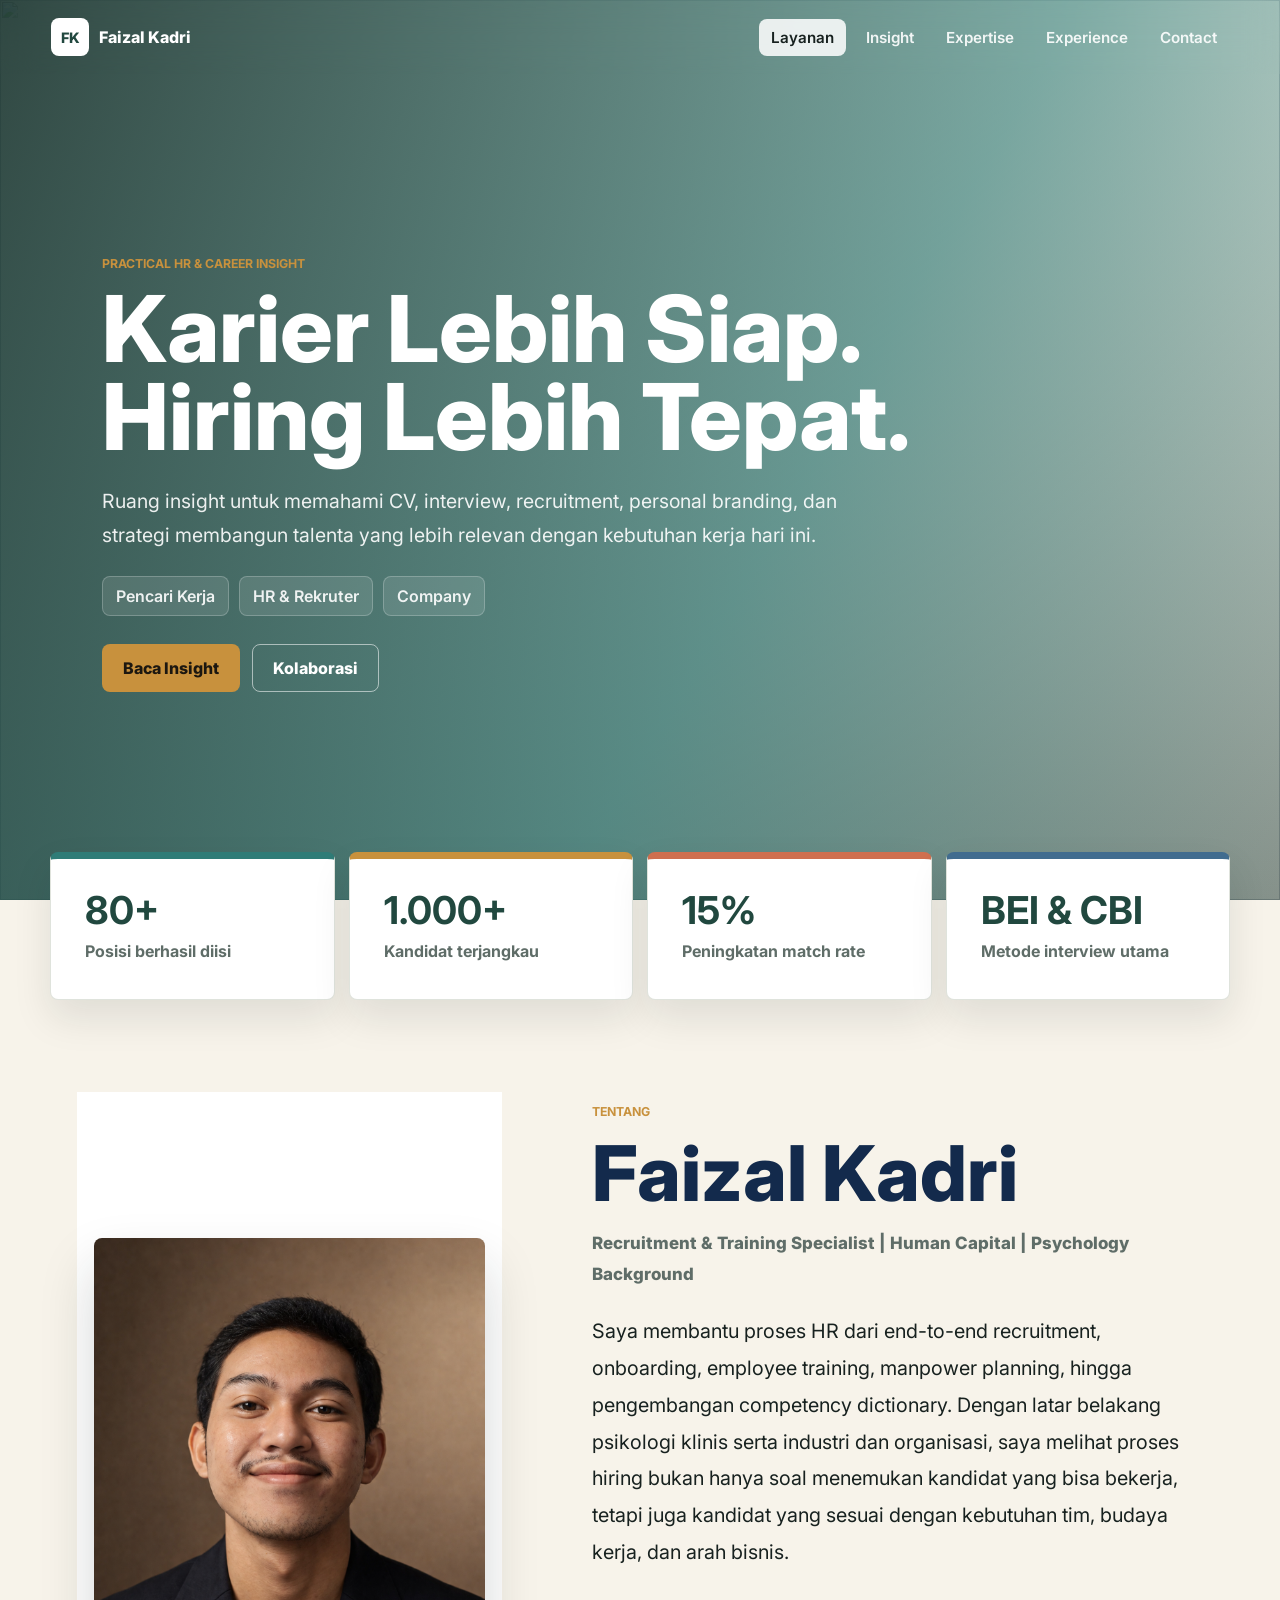
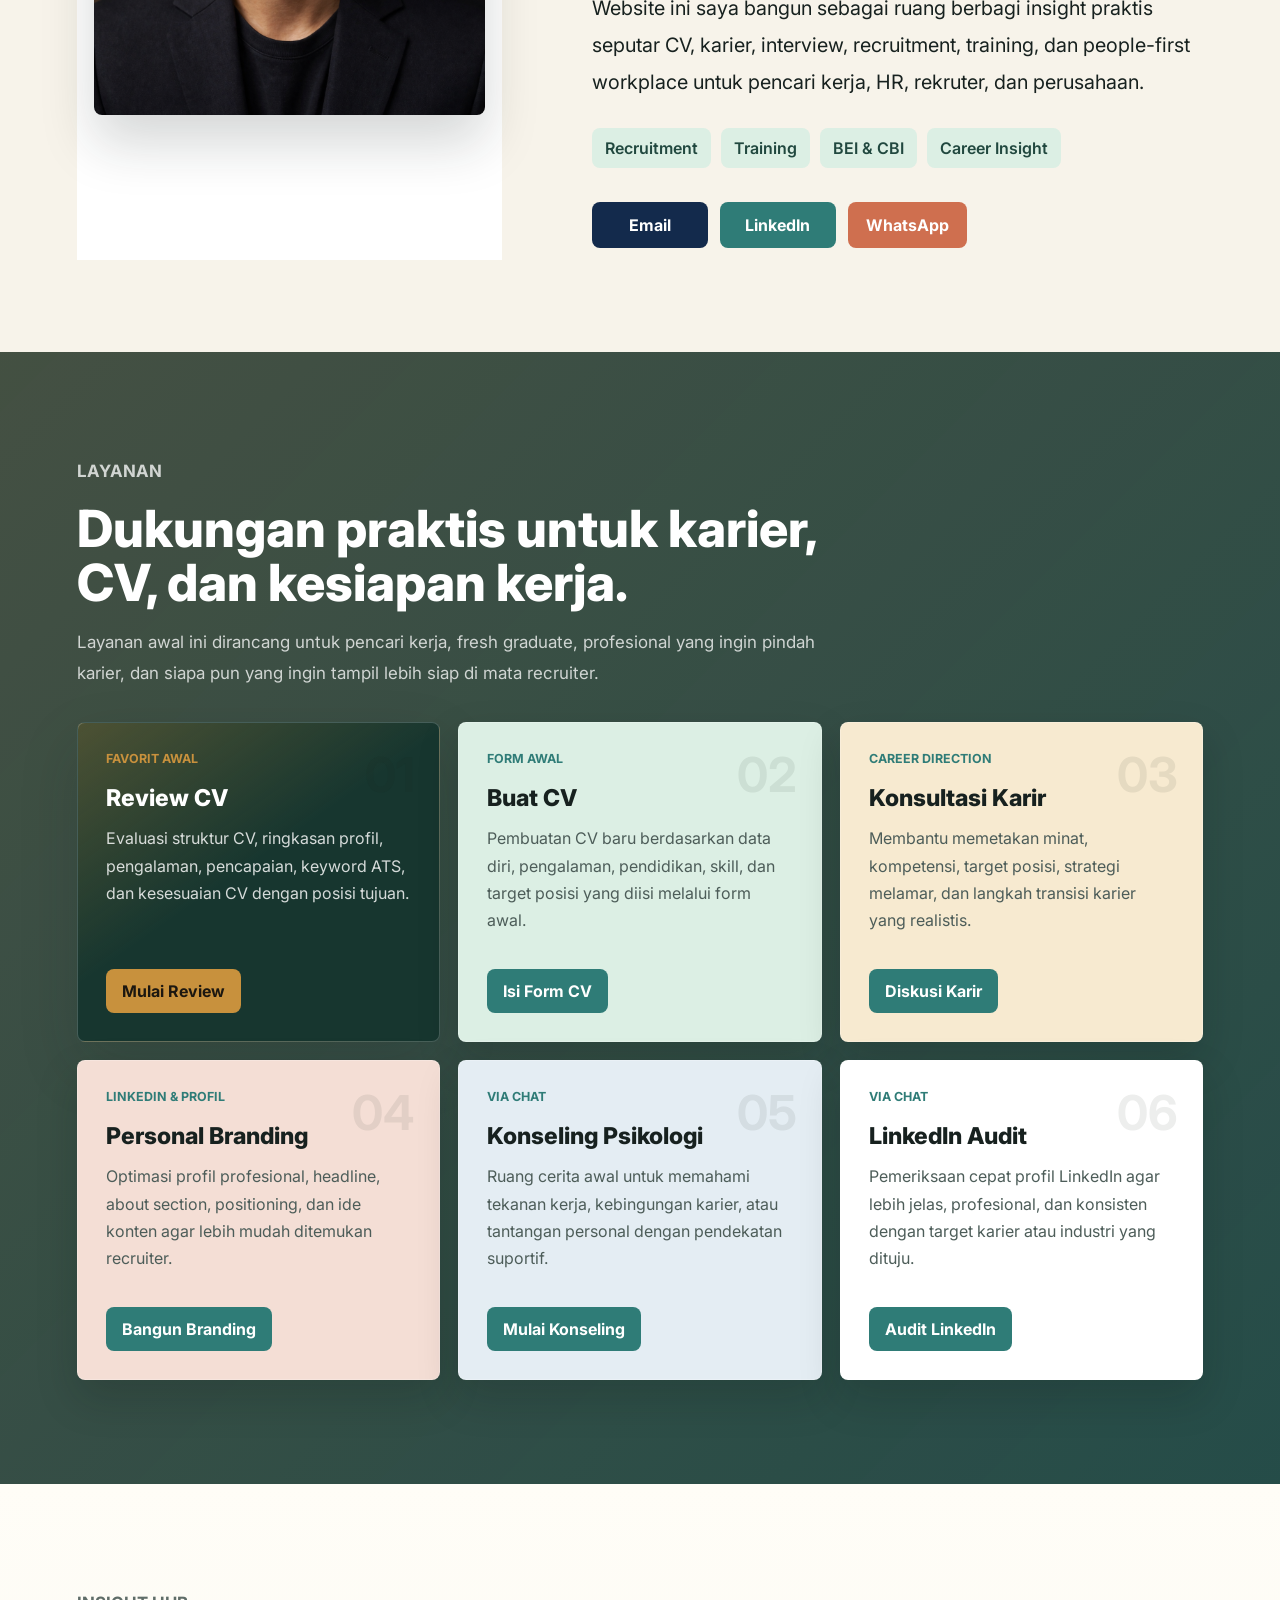
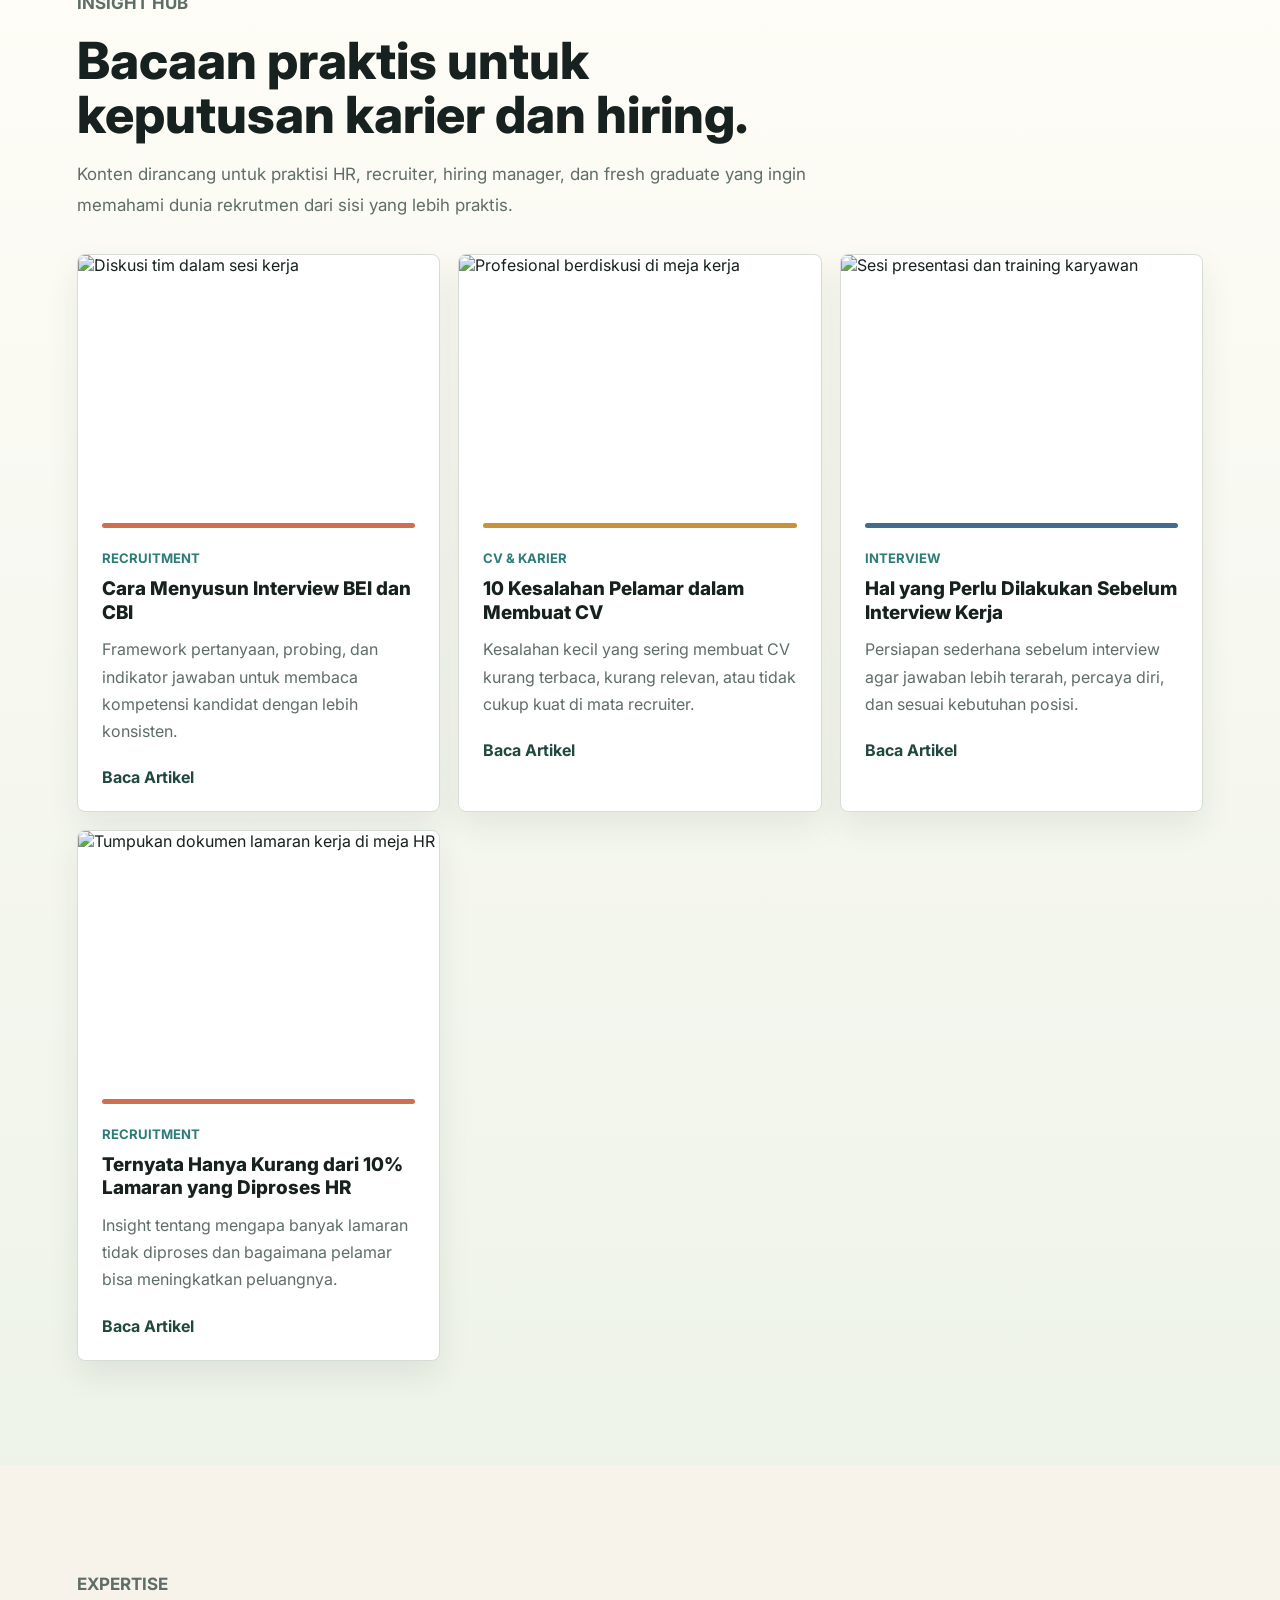
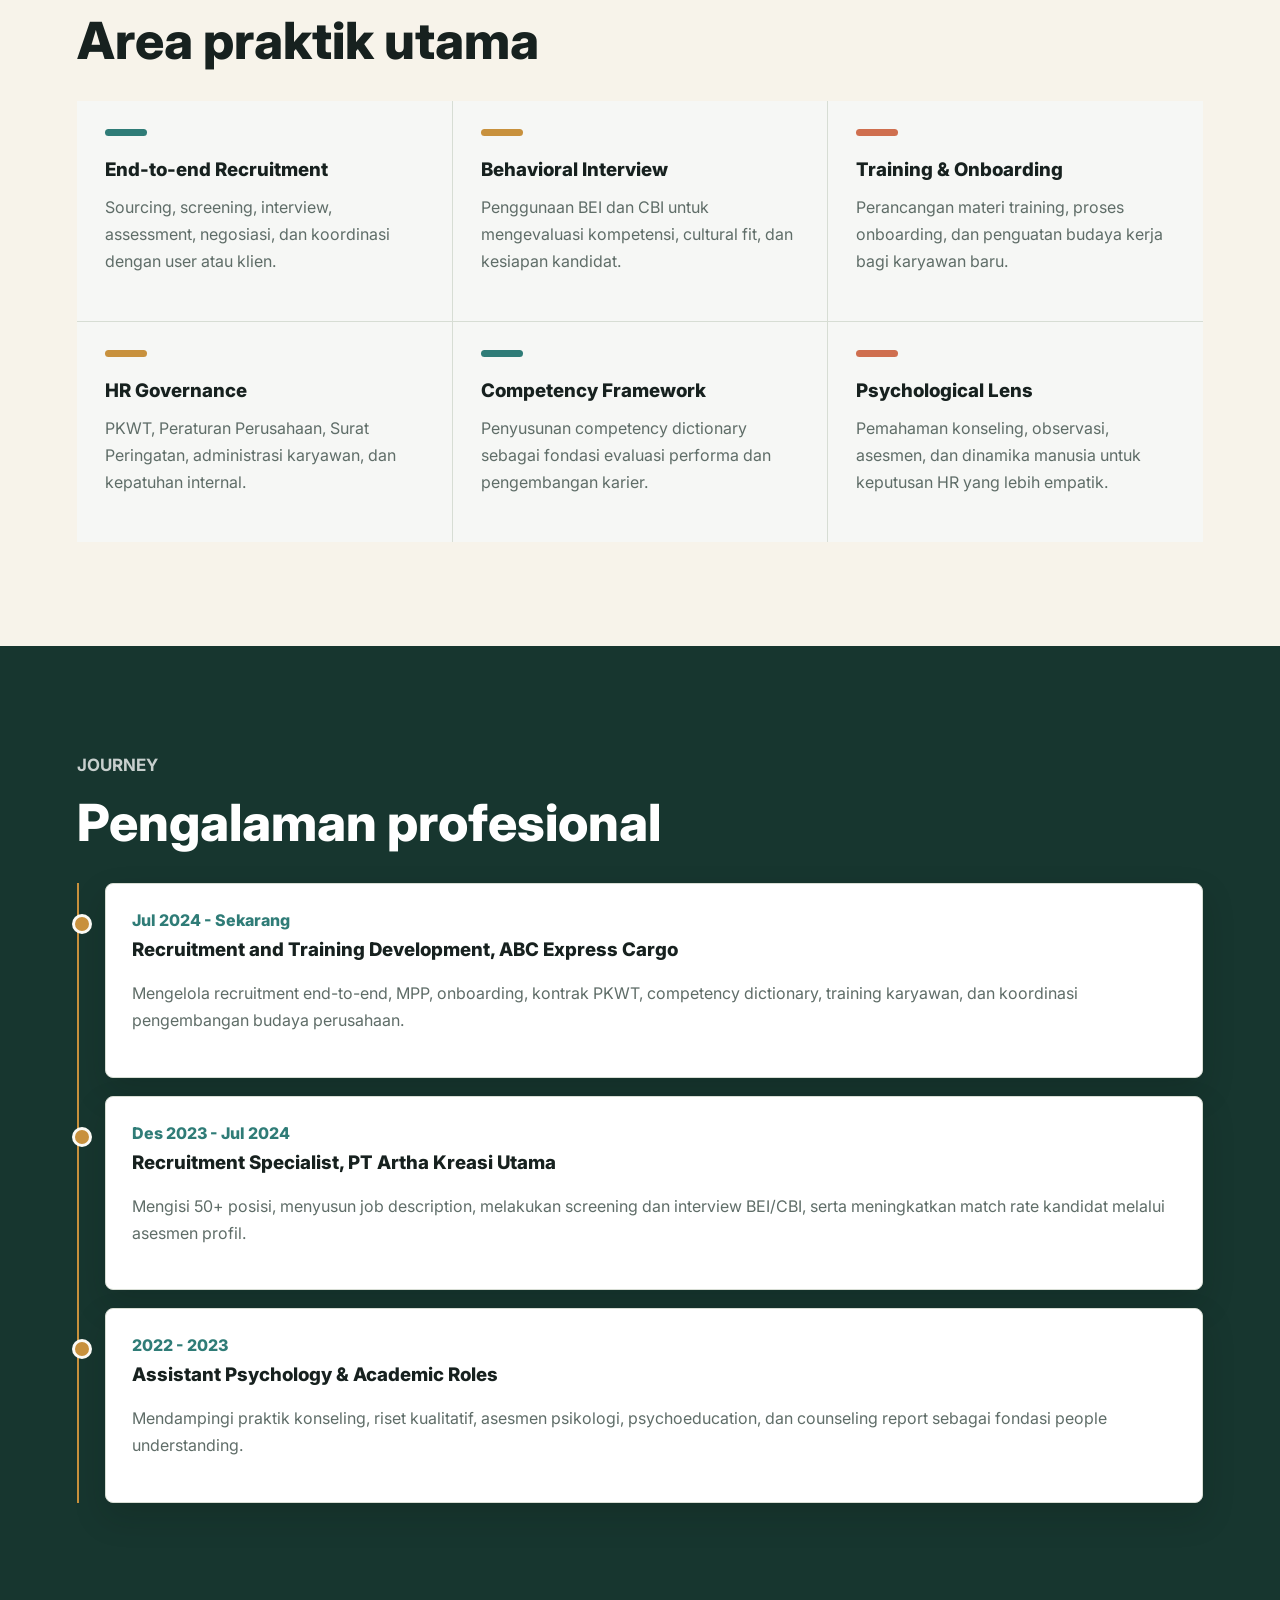
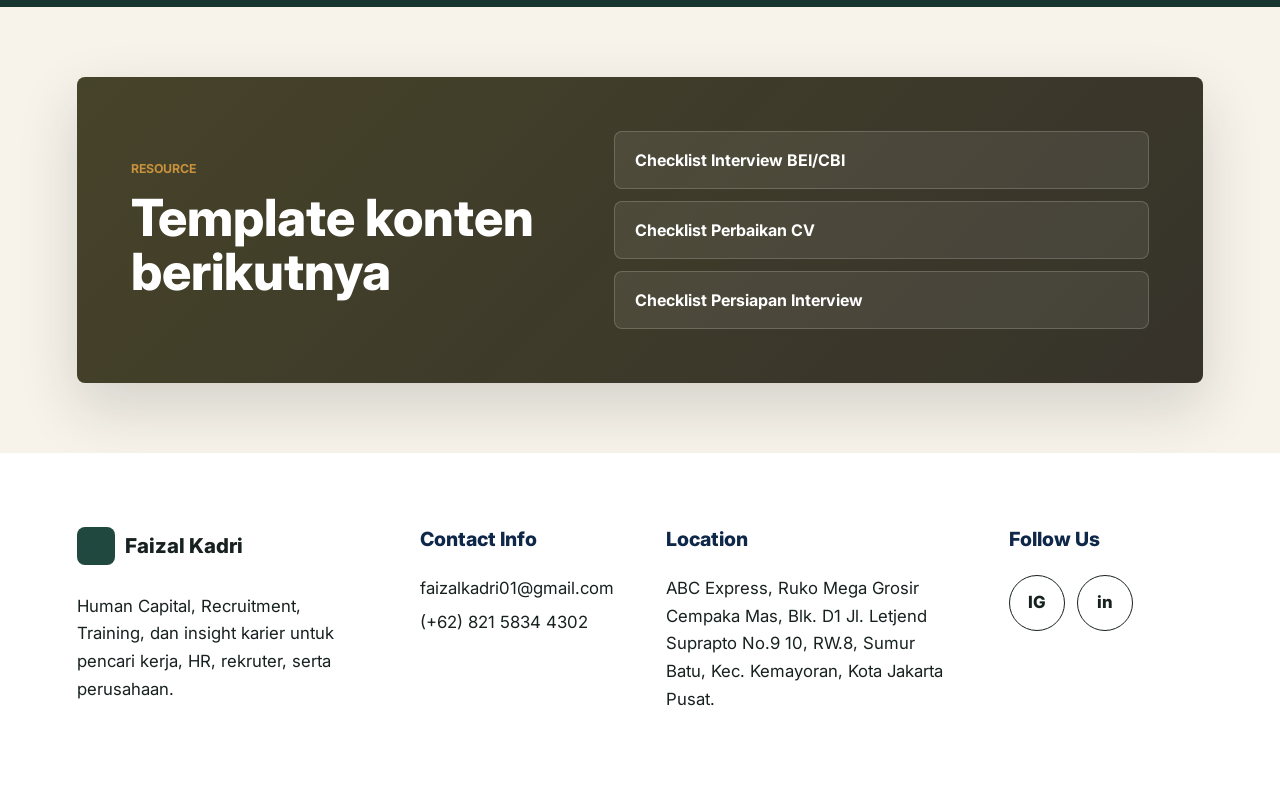
==== index.html @ 0ff7f861 "Update index.html" ====
<!DOCTYPE html>
<html lang="id">
<head>
  <meta charset="UTF-8">
  <meta name="viewport" content="width=device-width, initial-scale=1.0">
  <title>Faizal Kadri | Human Resources & Recruitment Insight</title>
  <meta name="description" content="Website personal Faizal Kadri untuk profil profesional, insight Human Resources, recruitment, training, dan people-first workplace.">
  <link rel="preconnect" href="https://fonts.googleapis.com">
  <link rel="preconnect" href="https://fonts.gstatic.com" crossorigin>
  <link href="https://fonts.googleapis.com/css2?family=Inter:wght@400;500;600;700;800&display=swap" rel="stylesheet">
  <link rel="stylesheet" href="styles.css">
</head>
<body class="home-page">
  <header class="site-header">
    <a class="brand" href="#home" aria-label="Faizal Kadri home">
      <span class="brand-mark">FK</span>
      <span>Faizal Kadri</span>
    </a>
    <nav class="nav" aria-label="Navigasi utama">
      <a class="active" href="#services">Layanan</a>
      <a href="#insight">Insight</a>
      <a href="#expertise">Expertise</a>
      <a href="#experience">Experience</a>
      <a href="#contact">Contact</a>
    </nav>
  </header>

  <main>
    <section class="hero" id="home">
      <div class="hero-media" aria-hidden="true">
        <img src="https://images.unsplash.com/photo-1551836022-d5d88e9218df?auto=format&fit=crop&w=1600&q=80" alt="">
      </div>
      <div class="hero-content">
        <p class="eyebrow">Practical HR & Career Insight</p>
        <h1>Karier Lebih Siap. Hiring Lebih Tepat.</h1>
        <p class="hero-copy">
          Ruang insight untuk memahami CV, interview, recruitment, personal branding, dan strategi membangun talenta yang lebih relevan dengan kebutuhan kerja hari ini.
        </p>
        <div class="hero-tags" aria-label="Audiens website">
          <span>Pencari Kerja</span>
          <span>HR & Rekruter</span>
          <span>Company</span>
        </div>
        <div class="hero-actions">
          <a class="button primary" href="#insight">Baca Insight</a>
          <a class="button secondary" href="https://wa.me/6282158344302?text=Halo%20Faizal%2C%20saya%20ingin%20diskusi%20kolaborasi%20terkait%20HR%2C%20recruitment%2C%20atau%20karier.">Kolaborasi</a>
        </div>
      </div>
    </section>

    <section class="stats-band" aria-label="Ringkasan pencapaian">
      <div>
        <strong>80+</strong>
        <span>Posisi berhasil diisi</span>
      </div>
      <div>
        <strong>1.000+</strong>
        <span>Kandidat terjangkau</span>
      </div>
      <div>
        <strong>15%</strong>
        <span>Peningkatan match rate</span>
      </div>
      <div>
        <strong>BEI & CBI</strong>
        <span>Metode interview utama</span>
      </div>
    </section>

    <section class="section intro about-profile" id="about">
      <div class="about-photo">
        <img src="profile-photo.png" alt="Foto profil Faizal Kadri">
      </div>
      <div class="about-copy">
        <p class="eyebrow">Tentang</p>
        <h2>Faizal Kadri</h2>
        <p class="about-role">Recruitment & Training Specialist | Human Capital | Psychology Background</p>
        <p>
          Saya membantu proses HR dari end-to-end recruitment, onboarding, employee training, manpower planning, hingga pengembangan competency dictionary. Dengan latar belakang psikologi klinis serta industri dan organisasi, saya melihat proses hiring bukan hanya soal menemukan kandidat yang bisa bekerja, tetapi juga kandidat yang sesuai dengan kebutuhan tim, budaya kerja, dan arah bisnis.
        </p>
        <p>
          Website ini saya bangun sebagai ruang berbagi insight praktis seputar CV, karier, interview, recruitment, training, dan people-first workplace untuk pencari kerja, HR, rekruter, dan perusahaan.
        </p>
        <div class="about-tags">
          <span>Recruitment</span>
          <span>Training</span>
          <span>BEI & CBI</span>
          <span>Career Insight</span>
        </div>
        <div class="platform-links" aria-label="Platform dan kontak">
          <a href="mailto:faizalkadri01@gmail.com">Email</a>
          <a href="https://www.linkedin.com/in/faizal-kadri-985750173">LinkedIn</a>
          <a href="tel:+6282158344302">WhatsApp</a>
        </div>
      </div>
    </section>

    <section class="section services" id="services">
      <div class="section-heading">
        <p class="eyebrow">Layanan</p>
        <h2>Dukungan praktis untuk karier, CV, dan kesiapan kerja.</h2>
        <p>Layanan awal ini dirancang untuk pencari kerja, fresh graduate, profesional yang ingin pindah karier, dan siapa pun yang ingin tampil lebih siap di mata recruiter.</p>
      </div>
      <div class="service-grid">
        <article class="service-card featured">
          <span>Favorit awal</span>
          <h3>Review CV</h3>
          <p>Evaluasi struktur CV, ringkasan profil, pengalaman, pencapaian, keyword ATS, dan kesesuaian CV dengan posisi tujuan.</p>
          <a href="form-review-cv.html">Mulai Review</a>
        </article>
        <article class="service-card">
          <span>Form awal</span>
          <h3>Buat CV</h3>
          <p>Pembuatan CV baru berdasarkan data diri, pengalaman, pendidikan, skill, dan target posisi yang diisi melalui form awal.</p>
          <a href="form-cv.html">Isi Form CV</a>
        </article>
        <article class="service-card">
          <span>Career direction</span>
          <h3>Konsultasi Karir</h3>
          <p>Membantu memetakan minat, kompetensi, target posisi, strategi melamar, dan langkah transisi karier yang realistis.</p>
          <a href="https://wa.me/6282158344302?text=Halo%20Faizal%2C%20saya%20ingin%20diskusi%20Konsultasi%20Karir.">Diskusi Karir</a>
        </article>
        <article class="service-card">
          <span>LinkedIn & profil</span>
          <h3>Personal Branding</h3>
          <p>Optimasi profil profesional, headline, about section, positioning, dan ide konten agar lebih mudah ditemukan recruiter.</p>
          <a href="https://www.linkedin.com/in/faizal-kadri-985750173">Bangun Branding</a>
        </article>
        <article class="service-card">
          <span>Via chat</span>
          <h3>Konseling Psikologi</h3>
          <p>Ruang cerita awal untuk memahami tekanan kerja, kebingungan karier, atau tantangan personal dengan pendekatan suportif.</p>
          <a href="https://wa.me/6282158344302?text=Halo%20Faizal%2C%20saya%20ingin%20diskusi%20terkait%20Konseling%20Psikologi." target="_blank" rel="noopener">Mulai Konseling</a>
        </article>
        <article class="service-card">
          <span>Via chat</span>
          <h3>LinkedIn Audit</h3>
          <p>Pemeriksaan cepat profil LinkedIn agar lebih jelas, profesional, dan konsisten dengan target karier atau industri yang dituju.</p>
          <a href="mailto:faizalkadri01@gmail.com?subject=LinkedIn%20Audit">Audit LinkedIn</a>
        </article>
      </div>
    </section>

    <section class="section insight" id="insight">
      <div class="section-heading">
        <p class="eyebrow">Insight Hub</p>
        <h2>Bacaan praktis untuk keputusan karier dan hiring.</h2>
        <p>Konten dirancang untuk praktisi HR, recruiter, hiring manager, dan fresh graduate yang ingin memahami dunia rekrutmen dari sisi yang lebih praktis.</p>
      </div>
      <div class="container">
        <div class="article-grid">
          <article class="article-card">
            <img src="https://images.unsplash.com/photo-1552664730-d307ca884978?auto=format&fit=crop&w=900&q=80" alt="Diskusi tim dalam sesi kerja">
            <div>
              <span>Recruitment</span>
              <h3>Cara Menyusun Interview BEI dan CBI</h3>
              <p>Framework pertanyaan, probing, dan indikator jawaban untuk membaca kompetensi kandidat dengan lebih konsisten.</p>
              <a href="artikel-interview-bei-cbi.html">Baca Artikel</a>
            </div>
          </article>
          <article class="article-card">
            <img src="https://images.unsplash.com/photo-1553877522-43269d4ea984?auto=format&fit=crop&w=900&q=80" alt="Profesional berdiskusi di meja kerja">
            <div>
              <span>CV & Karier</span>
              <h3>10 Kesalahan Pelamar dalam Membuat CV</h3>
              <p>Kesalahan kecil yang sering membuat CV kurang terbaca, kurang relevan, atau tidak cukup kuat di mata recruiter.</p>
              <a href="artikel-kesalahan-cv.html">Baca Artikel</a>
            </div>
          </article>
          <article class="article-card">
            <img src="https://images.unsplash.com/photo-1542744173-8e7e53415bb0?auto=format&fit=crop&w=900&q=80" alt="Sesi presentasi dan training karyawan">
            <div>
              <span>Interview</span>
              <h3>Hal yang Perlu Dilakukan Sebelum Interview Kerja</h3>
              <p>Persiapan sederhana sebelum interview agar jawaban lebih terarah, percaya diri, dan sesuai kebutuhan posisi.</p>
              <a href="artikel-persiapan-interview.html">Baca Artikel</a>
            </div>
          </article>
          <article class="article-card">
            <img src="https://images.unsplash.com/photo-1586281380349-632531db7ed4?auto=format&fit=crop&w=900&q=80" alt="Tumpukan dokumen lamaran kerja di meja HR">
            <div>
             <span>Recruitment</span>
             <h3>Ternyata Hanya Kurang dari 10% Lamaran yang Diproses HR</h3>
             <p>Insight tentang mengapa banyak lamaran tidak diproses dan bagaimana pelamar bisa meningkatkan peluangnya.</p>
             <a href="artikel-peluang-lamaran-hr.html">Baca Artikel</a>
            </div>
          </article>
      </div>
    </section>

    <section class="section expertise" id="expertise">
      <div class="section-heading">
        <p class="eyebrow">Expertise</p>
        <h2>Area praktik utama</h2>
      </div>
      <div class="container">
        <div class="expertise-grid">
          <div class="expertise-item">
            <h3>End-to-end Recruitment</h3>
            <p>Sourcing, screening, interview, assessment, negosiasi, dan koordinasi dengan user atau klien.</p>
          </div>
          <div class="expertise-item">
            <h3>Behavioral Interview</h3>
            <p>Penggunaan BEI dan CBI untuk mengevaluasi kompetensi, cultural fit, dan kesiapan kandidat.</p>
          </div>
          <div class="expertise-item">
            <h3>Training & Onboarding</h3>
            <p>Perancangan materi training, proses onboarding, dan penguatan budaya kerja bagi karyawan baru.</p>
          </div>
          <div class="expertise-item">
            <h3>HR Governance</h3>
            <p>PKWT, Peraturan Perusahaan, Surat Peringatan, administrasi karyawan, dan kepatuhan internal.</p>
          </div>
          <div class="expertise-item">
            <h3>Competency Framework</h3>
            <p>Penyusunan competency dictionary sebagai fondasi evaluasi performa dan pengembangan karier.</p>
          </div>
          <div class="expertise-item">
            <h3>Psychological Lens</h3>
            <p>Pemahaman konseling, observasi, asesmen, dan dinamika manusia untuk keputusan HR yang lebih empatik.</p>
          </div>
        </div>
      </div>
    </section>

    <section class="section experience" id="experience">
      <div class="section-heading">
        <p class="eyebrow">Journey</p>
        <h2>Pengalaman profesional</h2>
      </div>
      <div class="container">
        <div class="timeline">
          <article>
            <time>Jul 2024 - Sekarang</time>
            <h3>Recruitment and Training Development, ABC Express Cargo</h3>
            <p>Mengelola recruitment end-to-end, MPP, onboarding, kontrak PKWT, competency dictionary, training karyawan, dan koordinasi pengembangan budaya perusahaan.</p>
          </article>
          <article>
            <time>Des 2023 - Jul 2024</time>
            <h3>Recruitment Specialist, PT Artha Kreasi Utama</h3>
            <p>Mengisi 50+ posisi, menyusun job description, melakukan screening dan interview BEI/CBI, serta meningkatkan match rate kandidat melalui asesmen profil.</p>
          </article>
          <article>
            <time>2022 - 2023</time>
            <h3>Assistant Psychology & Academic Roles</h3>
            <p>Mendampingi praktik konseling, riset kualitatif, asesmen psikologi, psychoeducation, dan counseling report sebagai fondasi people understanding.</p>
          </article>
        </div>
      </div>
    </section>

    <section class="section resources">
      <div class="resource-panel">
        <div>
          <p class="eyebrow">Resource</p>
          <h2>Template konten berikutnya</h2>
        </div>
        <div class="resource-list">
          <a href="#contact">Checklist Interview BEI/CBI</a>
          <a href="#contact">Checklist Perbaikan CV</a>
          <a href="#contact">Checklist Persiapan Interview</a>
        </div>
      </div>
    </section>
  </main>

  <footer class="footer" id="contact">
    <div class="footer-brand">
      <a class="brand" href="#home" aria-label="Faizal Kadri home">
        <span class="brand-mark">FK</span>
        <span>Faizal Kadri</span>
      </a>
      <p>Human Capital, Recruitment, Training, dan insight karier untuk pencari kerja, HR, rekruter, serta perusahaan.</p>
    </div>
    <div class="footer-column">
      <h3>Contact Info</h3>
      <a href="mailto:faizalkadri01@gmail.com">faizalkadri01@gmail.com</a>
      <a href="tel:+6282158344302">(+62) 821 5834 4302</a>
    </div>
    <div class="footer-column">
      <h3>Location</h3>
      <address>
        ABC Express, Ruko Mega Grosir Cempaka Mas, Blk. D1 Jl. Letjend Suprapto No.9 10, RW.8, Sumur Batu, Kec. Kemayoran, Kota Jakarta Pusat.
      </address>
    </div>
    <div class="footer-column">
      <h3>Follow Us</h3>
      <div class="social-links">
        <a href="https://www.instagram.com/faizallkadri/" aria-label="Instagram Faizal Kadri">IG</a>
        <a href="https://www.linkedin.com/in/faizal-kadri-985750173" aria-label="LinkedIn Faizal Kadri">in</a>
      </div>
    </div>
  </footer>

  <script src="script.js"></script>
</body>
</html>
---- styles.css ----
:root {
  --ink: #17211f;
  --muted: #5f6d68;
  --line: #d7ddd4;
  --paper: #fbfaf5;
  --soft: #eef3e9;
  --forest: #21483f;
  --teal: #2f7c77;
  --gold: #c8913d;
  --coral: #cf6f4f;
  --blue: #416c8f;
  --mint: #dcefe4;
  --rose: #f4ded5;
  --white: #ffffff;
  --shadow: 0 24px 60px rgba(23, 33, 31, 0.16);
}

* {
  box-sizing: border-box;
}

html {
  scroll-behavior: smooth;
}

body {
  margin: 0;
  font-family: "Inter", Arial, sans-serif;
  color: var(--ink);
  background: #f7f3ea;
}

img {
  display: block;
  max-width: 100%;
}

a {
  color: inherit;
  text-decoration: none;
}

a:focus-visible,
button:focus-visible,
input:focus-visible,
textarea:focus-visible {
  outline: 3px solid var(--teal);
  outline-offset: 3px;
  border-radius: 4px;
}

.container {
  width: min(1280px, 100%);
  margin-inline: auto;
}

.site-header {
  position: fixed;
  z-index: 20;
  top: 0;
  left: 0;
  right: 0;
  display: flex;
  align-items: center;
  justify-content: space-between;
  gap: 24px;
  padding: 18px clamp(18px, 4vw, 56px);
  background: rgba(251, 250, 245, 0.9);
  border-bottom: 1px solid rgba(215, 221, 212, 0.85);
  backdrop-filter: blur(16px);
}

.brand {
  display: inline-flex;
  align-items: center;
  gap: 10px;
  font-weight: 800;
}

.brand-mark {
  display: grid;
  width: 38px;
  height: 38px;
  place-items: center;
  border-radius: 8px;
  color: var(--white);
  background: var(--coral);
  font-size: 0.9rem;
}

.nav {
  display: flex;
  gap: 8px;
  color: var(--muted);
  font-size: 0.95rem;
  font-weight: 600;
}

.nav a {
  padding: 9px 12px;
  border-radius: 8px;
}

.nav a:hover {
  color: var(--white);
  background: var(--forest);
}

.nav a.active {
  color: var(--white);
  background: var(--forest);
}

.site-header.is-scrolled {
  box-shadow: 0 10px 28px rgba(23, 33, 31, 0.08);
}

.home-page .site-header {
  background: transparent;
  border-bottom: 0;
  color: var(--white);
}

.home-page .site-header.is-scrolled {
  background: rgba(255, 253, 247, 0.94);
  border-bottom: 1px solid rgba(215, 221, 212, 0.85);
  color: var(--ink);
}

.home-page .brand-mark {
  color: var(--forest);
  background: var(--white);
}

.home-page .site-header.is-scrolled .brand-mark {
  color: var(--white);
  background: var(--coral);
}

.home-page .nav {
  color: rgba(255, 255, 255, 0.9);
}

.home-page .nav a.active {
  background: rgba(255, 255, 255, 0.86);
  color: var(--ink);
}

.home-page .site-header.is-scrolled .nav {
  color: var(--muted);
}

.hero {
  position: relative;
  display: grid;
  min-height: 100vh;
  align-items: center;
  padding: 140px clamp(18px, 8vw, 150px) 92px;
  overflow: hidden;
  color: var(--white);
}

.hero-media {
  position: absolute;
  inset: 0;
  z-index: -2;
}

.hero-media img {
  width: 100%;
  height: 100%;
  object-fit: cover;
}

.hero::after {
  position: absolute;
  inset: 0;
  z-index: -1;
  content: "";
  background:
    linear-gradient(120deg, rgba(21, 48, 43, 0.88) 0%, rgba(47, 124, 119, 0.60) 60%, transparent),
    linear-gradient(0deg, rgba(21, 48, 43, 0.50), transparent);
}

.hero-content {
  width: min(880px, 100%);
  padding-left: 0;
  border-left: 0;
}

.eyebrow {
  margin: 0 0 14px;
  color: var(--gold);
  font-size: 0.77rem;
  font-weight: 700;
  letter-spacing: 0;
  text-transform: uppercase;
}

h1,
h2,
h3,
p {
  margin-top: 0;
}

h1 {
  margin-bottom: 22px;
  font-size: clamp(3.2rem, 7.2vw, 7rem);
  font-weight: 800;
  line-height: 0.96;
  letter-spacing: 0;
}

h2 {
  margin-bottom: 18px;
  font-size: clamp(2rem, 4vw, 3.4rem);
  font-weight: 800;
  line-height: 1.06;
  letter-spacing: 0;
}

h3 {
  font-weight: 800;
  line-height: 1.25;
  letter-spacing: 0;
}

.hero-copy {
  width: min(760px, 100%);
  margin-bottom: 24px;
  color: rgba(255, 255, 255, 0.9);
  font-size: clamp(1rem, 1.6vw, 1.22rem);
  line-height: 1.75;
}

.hero-tags {
  display: flex;
  flex-wrap: wrap;
  gap: 10px;
  margin-bottom: 28px;
}

.hero-tags span {
  padding: 9px 13px;
  border: 1px solid rgba(255, 255, 255, 0.22);
  border-radius: 8px;
  color: rgba(255, 255, 255, 0.9);
  background: rgba(255, 255, 255, 0.11);
  font-weight: 600;
}

.hero-actions {
  display: flex;
  flex-wrap: wrap;
  gap: 12px;
}

.button {
  display: inline-flex;
  min-height: 48px;
  align-items: center;
  justify-content: center;
  padding: 13px 20px;
  border: 1px solid transparent;
  border-radius: 8px;
  font-weight: 800;
}

.button.primary {
  background: var(--gold);
  color: #1c1710;
}

.button,
.service-card a,
.resource-list a {
  transition: transform 180ms ease, box-shadow 180ms ease, background 180ms ease;
}

.button:hover,
.service-card a:hover,
.resource-list a:hover {
  transform: translateY(-2px);
}

.button.secondary {
  border-color: rgba(255, 255, 255, 0.55);
  color: var(--white);
}

.button.secondary.dark {
  border-color: var(--line);
  color: var(--forest);
}

.stats-band {
  position: relative;
  z-index: 4;
  display: grid;
  grid-template-columns: repeat(4, 1fr);
  gap: 14px;
  width: min(1180px, calc(100% - 36px));
  margin: -48px auto 0;
  background: transparent;
  border-bottom: 0;
}

.stats-band div {
  min-height: 148px;
  padding: 28px clamp(18px, 3vw, 34px);
  border: 1px solid rgba(215, 221, 212, 0.8);
  border-top: 7px solid var(--teal);
  border-radius: 8px;
  background: var(--white);
  box-shadow: 0 18px 38px rgba(23, 33, 31, 0.1);
}

.stats-band div:nth-child(2) {
  border-top-color: var(--gold);
}

.stats-band div:nth-child(3) {
  border-top-color: var(--coral);
}

.stats-band div:nth-child(4) {
  border-top-color: var(--blue);
}

.stats-band strong {
  display: block;
  margin-bottom: 8px;
  color: var(--forest);
  font-size: clamp(1.5rem, 3vw, 2.5rem);
}

.stats-band span {
  color: var(--muted);
  font-weight: 700;
}

.section {
  padding: 104px clamp(18px, 6vw, 84px);
}

.intro {
  display: grid;
  gap: clamp(30px, 7vw, 90px);
  align-items: start;
}

.about-profile {
  grid-template-columns: minmax(280px, 0.8fr) minmax(320px, 1.15fr);
  align-items: center;
  min-height: 720px;
  background: #f7f3ea;
}

.about-photo {
  position: relative;
  display: flex;
  justify-content: center;
  align-items: center;
  min-height: 560px;
}

.about-photo::before {
  position: absolute;
  inset: -104px 0;
  z-index: 0;
  background: #ffffff;
  content: "";
}

.about-photo img {
  position: relative;
  z-index: 1;
  width: min(430px, 92%);
  aspect-ratio: 0.82;
  border-radius: 8px;
  object-fit: cover;
  object-position: center 35%;
  box-shadow: 0 28px 54px rgba(23, 33, 31, 0.18);
}

.about-copy {
  max-width: 760px;
}

.about-copy h2 {
  margin-bottom: 14px;
  color: #132a4c;
  font-size: clamp(3rem, 6vw, 5rem);
}

.about-role {
  margin-bottom: 24px;
  color: var(--forest);
  font-size: clamp(1.08rem, 1.7vw, 1.35rem);
  font-weight: 800;
  line-height: 1.55;
}

.about-copy p:not(.eyebrow):not(.about-role) {
  color: #17211f;
  font-size: clamp(1.05rem, 1.6vw, 1.24rem);
  line-height: 1.85;
}

.about-tags {
  display: flex;
  flex-wrap: wrap;
  gap: 10px;
  margin: 28px 0 34px;
}

.about-tags span {
  padding: 10px 13px;
  border-radius: 8px;
  color: var(--forest);
  background: var(--mint);
  font-weight: 600;
}

.platform-links {
  display: flex;
  flex-wrap: wrap;
  gap: 12px;
}

.platform-links a {
  display: inline-flex;
  min-width: 116px;
  min-height: 46px;
  align-items: center;
  justify-content: center;
  padding: 12px 18px;
  border-radius: 8px;
  color: var(--white);
  background: #132a4c;
  font-weight: 700;
}

.platform-links a:nth-child(2) {
  background: var(--teal);
}

.platform-links a:nth-child(3) {
  background: var(--coral);
}

.intro p:not(.eyebrow),
.section-heading p {
  color: var(--muted);
  font-size: 1.06rem;
  line-height: 1.8;
}

.section-heading {
  width: min(760px, 100%);
  margin-bottom: 34px;
}

.intro-note {
  padding: 24px;
  border-left: 6px solid var(--coral);
  border-radius: 8px;
  background: var(--white);
  box-shadow: 0 16px 34px rgba(23, 33, 31, 0.09);
}

.intro-note strong,
.intro-note span {
  display: block;
}

.intro-note strong {
  margin-bottom: 8px;
  color: var(--forest);
  font-size: 1.1rem;
}

.intro-note span {
  color: var(--muted);
  line-height: 1.7;
}

.services {
  color: var(--white);
  background:
    linear-gradient(135deg, rgba(207, 111, 79, 0.2), rgba(65, 108, 143, 0.12)),
    var(--forest);
}

.services .section-heading h2 {
  color: var(--white);
}

.services .section-heading p {
  color: rgba(255, 255, 255, 0.76);
}

.service-grid {
  display: grid;
  grid-template-columns: repeat(3, 1fr);
  grid-auto-rows: 1fr;
  gap: 18px;
  max-width: 1280px;
  margin-inline: auto;
}

.service-card {
  position: relative;
  display: flex;
  min-height: 320px;
  flex-direction: column;
  align-items: flex-start;
  padding: 28px;
  border: 1px solid rgba(255, 255, 255, 0.2);
  border-radius: 8px;
  color: var(--ink);
  background: var(--white);
  box-shadow: 0 18px 42px rgba(9, 21, 19, 0.18);
  transition: transform 180ms ease, box-shadow 180ms ease;
}

.service-card::before {
  position: absolute;
  top: 22px;
  right: 24px;
  color: rgba(23, 33, 31, 0.08);
  font-size: 3rem;
  font-weight: 700;
}

.service-card:nth-child(1)::before {
  content: "01";
}

.service-card:nth-child(2)::before {
  content: "02";
}

.service-card:nth-child(3)::before {
  content: "03";
}

.service-card:nth-child(4)::before {
  content: "04";
}

.service-card:nth-child(5)::before {
  content: "05";
}

.service-card:nth-child(6)::before {
  content: "06";
}

.service-card:hover,
.article-card:hover {
  transform: translateY(-6px);
  box-shadow: 0 28px 54px rgba(9, 21, 19, 0.18);
}

.service-card.featured {
  color: var(--white);
  background:
    linear-gradient(145deg, rgba(200, 145, 61, 0.3), transparent 46%),
    #17362f;
  box-shadow: var(--shadow);
}

.service-card:nth-child(2) {
  background: var(--mint);
}

.service-card:nth-child(3) {
  background: #f7ead0;
}

.service-card:nth-child(4) {
  background: var(--rose);
}

.service-card:nth-child(5) {
  background: #e4edf3;
}

.service-card span {
  margin-bottom: 18px;
  color: var(--teal);
  font-size: 0.78rem;
  font-weight: 700;
  text-transform: uppercase;
}

.service-card.featured span {
  color: var(--gold);
}

.service-card h3 {
  margin-bottom: 12px;
  color: var(--ink);
  font-size: 1.45rem;
}

.service-card p {
  margin-bottom: 22px;
  color: #4d5d59;
  line-height: 1.7;
}

.service-card.featured h3 {
  color: var(--white);
}

.service-card.featured p {
  color: rgba(255, 255, 255, 0.82);
}

.service-card a {
  margin-top: auto;
  padding: 12px 16px;
  border-radius: 8px;
  color: var(--white);
  background: var(--teal);
  font-weight: 700;
}

.service-card.featured a {
  color: #1c1710;
  background: var(--gold);
}

.insight {
  background:
    linear-gradient(180deg, #fffdf7 0%, #eef3e9 100%);
}

.article-grid {
  display: grid;
  grid-template-columns: repeat(3, 1fr);
  gap: 18px;
  max-width: 1280px;
  margin-inline: auto;
}

.article-card {
  position: relative;
  overflow: hidden;
  border: 1px solid var(--line);
  border-radius: 8px;
  background: var(--white);
  box-shadow: 0 14px 32px rgba(23, 33, 31, 0.08);
  transition: transform 180ms ease, box-shadow 180ms ease;
}

.article-card img {
  width: 100%;
  aspect-ratio: 1.35;
  object-fit: cover;
}

.article-card div {
  position: relative;
  padding: 24px;
}

.article-card div::before {
  position: absolute;
  top: 0;
  left: 24px;
  right: 24px;
  height: 5px;
  border-radius: 999px;
  background: var(--coral);
  content: "";
}

.article-card:nth-child(2) div::before {
  background: var(--gold);
}

.article-card:nth-child(3) div::before {
  background: var(--blue);
}

.article-card span {
  color: var(--teal);
  font-size: 0.82rem;
  font-weight: 700;
  text-transform: uppercase;
}

.article-card h3 {
  margin: 10px 0 12px;
  font-size: 1.18rem;
}

.article-card p,
.expertise-item p,
.timeline p {
  color: var(--muted);
  line-height: 1.7;
}

.article-card a {
  display: inline-flex;
  margin-top: 6px;
  color: var(--forest);
  font-weight: 700;
}

.article-card a:hover {
  color: var(--teal);
}

.expertise-grid {
  display: grid;
  grid-template-columns: repeat(3, 1fr);
  gap: 1px;
  border-top: 0;
  border-left: 0;
  background: var(--line);
}

.expertise-item {
  position: relative;
  min-height: 220px;
  padding: 28px;
  border-right: 0;
  border-bottom: 0;
  background: rgba(255, 255, 255, 0.78);
}

.expertise-item::before {
  display: block;
  width: 42px;
  height: 7px;
  margin-bottom: 22px;
  border-radius: 999px;
  background: var(--teal);
  content: "";
}

.expertise-item:nth-child(2n)::before {
  background: var(--gold);
}

.expertise-item:nth-child(3n)::before {
  background: var(--coral);
}

.expertise-item h3 {
  margin-bottom: 12px;
}

.experience {
  background: #17362f;
}

.experience .section-heading h2 {
  color: var(--white);
}

.experience .section-heading p {
  color: rgba(255, 255, 255, 0.76);
}

.timeline {
  display: grid;
  gap: 18px;
  border-left: 2px solid var(--gold);
  padding-left: 26px;
}

.timeline article {
  position: relative;
  padding: 26px;
  border: 1px solid var(--line);
  border-radius: 8px;
  background: var(--white);
  box-shadow: 0 14px 32px rgba(9, 21, 19, 0.18);
}

.timeline article::before {
  position: absolute;
  top: 30px;
  left: -34px;
  width: 14px;
  height: 14px;
  border: 3px solid var(--paper);
  border-radius: 50%;
  background: var(--gold);
  content: "";
}

.timeline time {
  display: block;
  margin-bottom: 8px;
  color: var(--teal);
  font-weight: 800;
}

.resources {
  padding-top: 70px;
  padding-bottom: 70px;
}

.resource-panel {
  display: grid;
  grid-template-columns: minmax(240px, 0.85fr) minmax(260px, 1fr);
  gap: 28px;
  align-items: center;
  padding: clamp(28px, 5vw, 54px);
  border-radius: 8px;
  color: var(--white);
  background:
    linear-gradient(135deg, rgba(200, 145, 61, 0.28), rgba(207, 111, 79, 0.18)),
    #142522;
  box-shadow: var(--shadow);
}

.resource-panel h2 {
  margin-bottom: 0;
}

.resource-list {
  display: grid;
  gap: 12px;
}

.resource-list a {
  padding: 18px 20px;
  border: 1px solid rgba(255, 255, 255, 0.18);
  border-radius: 8px;
  background: rgba(255, 255, 255, 0.08);
  font-weight: 700;
}

.footer {
  display: grid;
  grid-template-columns: minmax(240px, 1.2fr) minmax(190px, 0.8fr) minmax(280px, 1.2fr) minmax(180px, 0.8fr);
  gap: clamp(28px, 4vw, 70px);
  padding: 74px clamp(18px, 6vw, 84px);
  color: var(--ink);
  background: var(--white);
}

.footer .brand {
  margin-bottom: 28px;
  font-size: 1.28rem;
}

.footer .brand-mark {
  background: var(--forest);
}

.footer-brand p {
  max-width: 360px;
  margin-bottom: 0;
  color: var(--ink);
  font-size: 1.05rem;
  line-height: 1.65;
}

.footer-column h3 {
  margin-bottom: 24px;
  color: #0f2748;
  font-size: 1.22rem;
}

.footer-column a,
.footer-column address {
  color: var(--ink);
  font-size: 1.05rem;
  line-height: 1.65;
}

address {
  font-style: normal;
}

address a:hover {
  color: var(--gold);
}

.footer-column {
  display: grid;
  align-content: start;
}

.footer-column > a + a {
  margin-top: 6px;
}

.social-links {
  display: flex;
  flex-wrap: wrap;
  gap: 12px;
}

.social-links a {
  display: inline-grid;
  width: 56px;
  height: 56px;
  place-items: center;
  border: 1px solid var(--ink);
  border-radius: 50%;
  color: var(--ink);
  background: var(--white);
  font-weight: 800;
}

.social-links a:hover {
  color: var(--white);
  background: var(--forest);
}

.form-page {
  padding: 132px clamp(18px, 6vw, 84px) 80px;
}

.form-hero {
  width: min(860px, 100%);
  margin-bottom: 34px;
}

.form-hero h1 {
  margin-bottom: 18px;
  color: var(--forest);
  font-size: clamp(2.4rem, 5vw, 4.5rem);
}

.form-hero p {
  color: var(--muted);
  font-size: 1.08rem;
  line-height: 1.75;
}

.cv-form {
  display: grid;
  gap: 18px;
  width: min(920px, 100%);
}

.form-section {
  display: grid;
  grid-template-columns: repeat(2, 1fr);
  gap: 18px;
  padding: 28px;
  border: 1px solid var(--line);
  border-radius: 8px;
  background: var(--white);
}

.form-section h2 {
  grid-column: 1 / -1;
  margin-bottom: 4px;
  color: var(--forest);
  font-size: 1.45rem;
}

label {
  display: grid;
  gap: 8px;
  color: var(--ink);
  font-weight: 700;
}

input,
textarea {
  width: 100%;
  border: 1px solid var(--line);
  border-radius: 8px;
  padding: 13px 14px;
  color: var(--ink);
  background: var(--paper);
  font: inherit;
  font-weight: 500;
}

textarea {
  resize: vertical;
}

input:focus,
textarea:focus {
  outline: 3px solid rgba(47, 124, 119, 0.18);
  border-color: var(--teal);
}

.form-section label:has(textarea),
.form-section label:last-child {
  grid-column: 1 / -1;
}

.form-actions {
  display: flex;
  flex-wrap: wrap;
  gap: 12px;
  justify-content: flex-end;
}

button.button {
  cursor: pointer;
  font: inherit;
}

.article-page {
  padding: 132px clamp(18px, 6vw, 84px) 80px;
}

.article-detail {
  width: min(860px, 100%);
  margin: 0 auto;
}

.back-link {
  display: inline-flex;
  margin-bottom: 28px;
  color: var(--teal);
  font-weight: 700;
}

.article-detail h1 {
  margin-bottom: 18px;
  color: var(--forest);
  font-size: clamp(2.4rem, 5vw, 4.8rem);
}

.article-lead {
  color: var(--muted);
  font-size: clamp(1.08rem, 2vw, 1.28rem);
  line-height: 1.8;
}

.article-detail > img {
  width: 100%;
  margin: 34px 0 42px;
  aspect-ratio: 1.9;
  border-radius: 8px;
  object-fit: cover;
  box-shadow: var(--shadow);
}

.article-detail h2 {
  margin-top: 34px;
  margin-bottom: 12px;
  color: var(--forest);
  font-size: clamp(1.45rem, 2.4vw, 2rem);
}

.article-detail p,
.article-detail li {
  color: var(--muted);
  font-size: 1.04rem;
  line-height: 1.85;
}

.article-detail ol {
  display: grid;
  gap: 10px;
  padding-left: 24px;
}

.article-cta {
  margin-top: 46px;
  padding: clamp(24px, 4vw, 38px);
  border-radius: 8px;
  color: var(--white);
  background: var(--forest);
}

.article-cta h2 {
  margin-top: 0;
  color: var(--white);
}

.article-cta p {
  color: rgba(255, 255, 255, 0.82);
}

@media (max-width: 980px) {
  .article-grid,
  .expertise-grid,
  .service-grid,
  .stats-band {
    grid-template-columns: repeat(2, 1fr);
  }

  .intro,
  .resource-panel,
  .footer {
    grid-template-columns: 1fr;
  }

  .about-profile {
    min-height: auto;
    background: #f7f3ea;
  }

  .about-photo {
    min-height: auto;
    background: transparent;
  }

  .about-photo::before {
    display: none;
  }
}

@media (max-width: 680px) {
  .site-header {
    position: sticky;
    align-items: flex-start;
    flex-direction: column;
    gap: 14px;
  }

  .nav {
    width: 100%;
    overflow-x: auto;
    padding-bottom: 4px;
  }

  .hero {
    min-height: 88vh;
    padding-top: 110px;
    padding-bottom: 56px;
  }

  .hero::after {
    background:
      linear-gradient(120deg, rgba(21, 48, 43, 0.88) 0%, rgba(47, 124, 119, 0.60) 60%, transparent),
      linear-gradient(0deg, rgba(21, 48, 43, 0.50), transparent);
  }

  .section {
    padding-top: 64px;
    padding-bottom: 64px;
  }

  .article-grid,
  .expertise-grid,
  .service-grid,
  .stats-band {
    grid-template-columns: 1fr;
  }

  .stats-band {
    grid-template-columns: repeat(2, 1fr);
  }

  .expertise-item {
    min-height: auto;
  }

  .about-copy h2 {
    font-size: clamp(2.5rem, 14vw, 3.6rem);
  }

  .platform-links a {
    flex: 1;
  }

  .form-page {
    padding-top: 86px;
  }

  .article-page {
    padding-top: 86px;
  }

  .form-section {
    grid-template-columns: 1fr;
    padding: 22px;
  }

  .form-actions {
    justify-content: stretch;
  }

  .form-actions .button {
    width: 100%;
  }
}
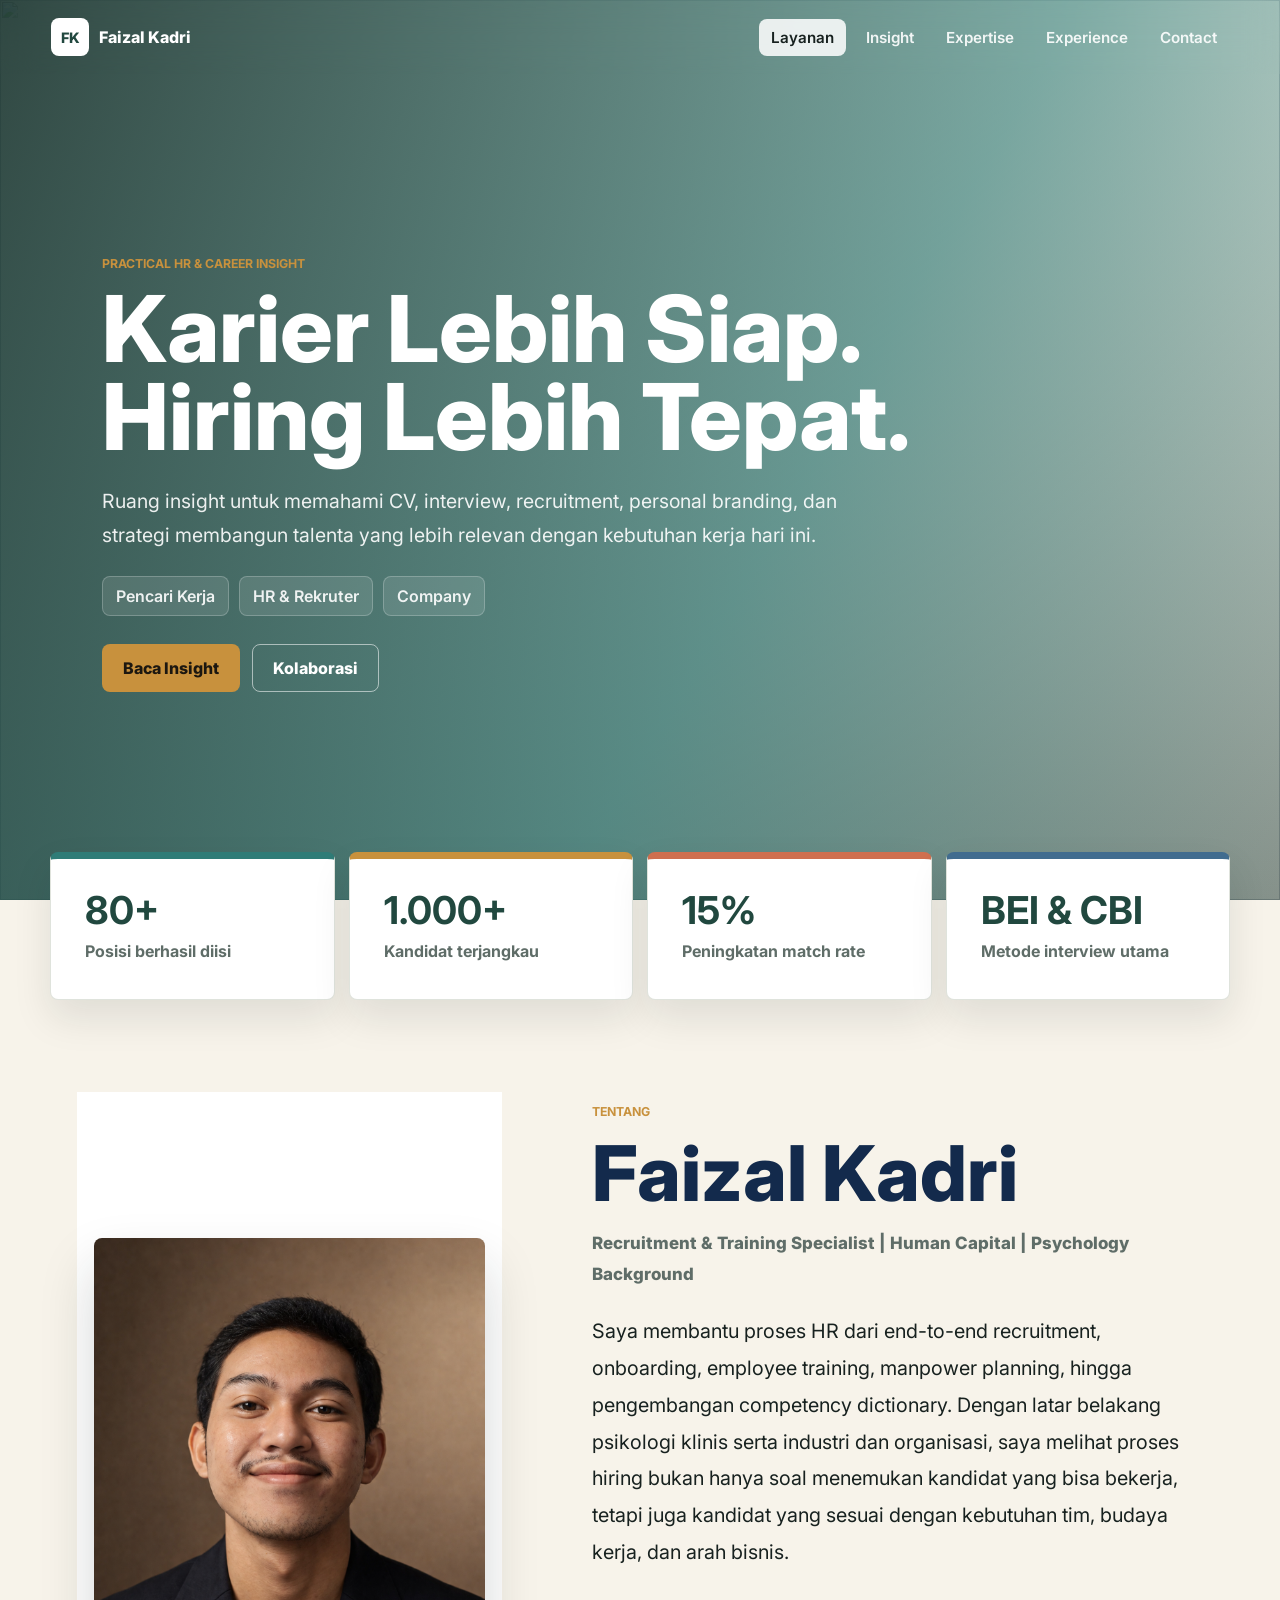
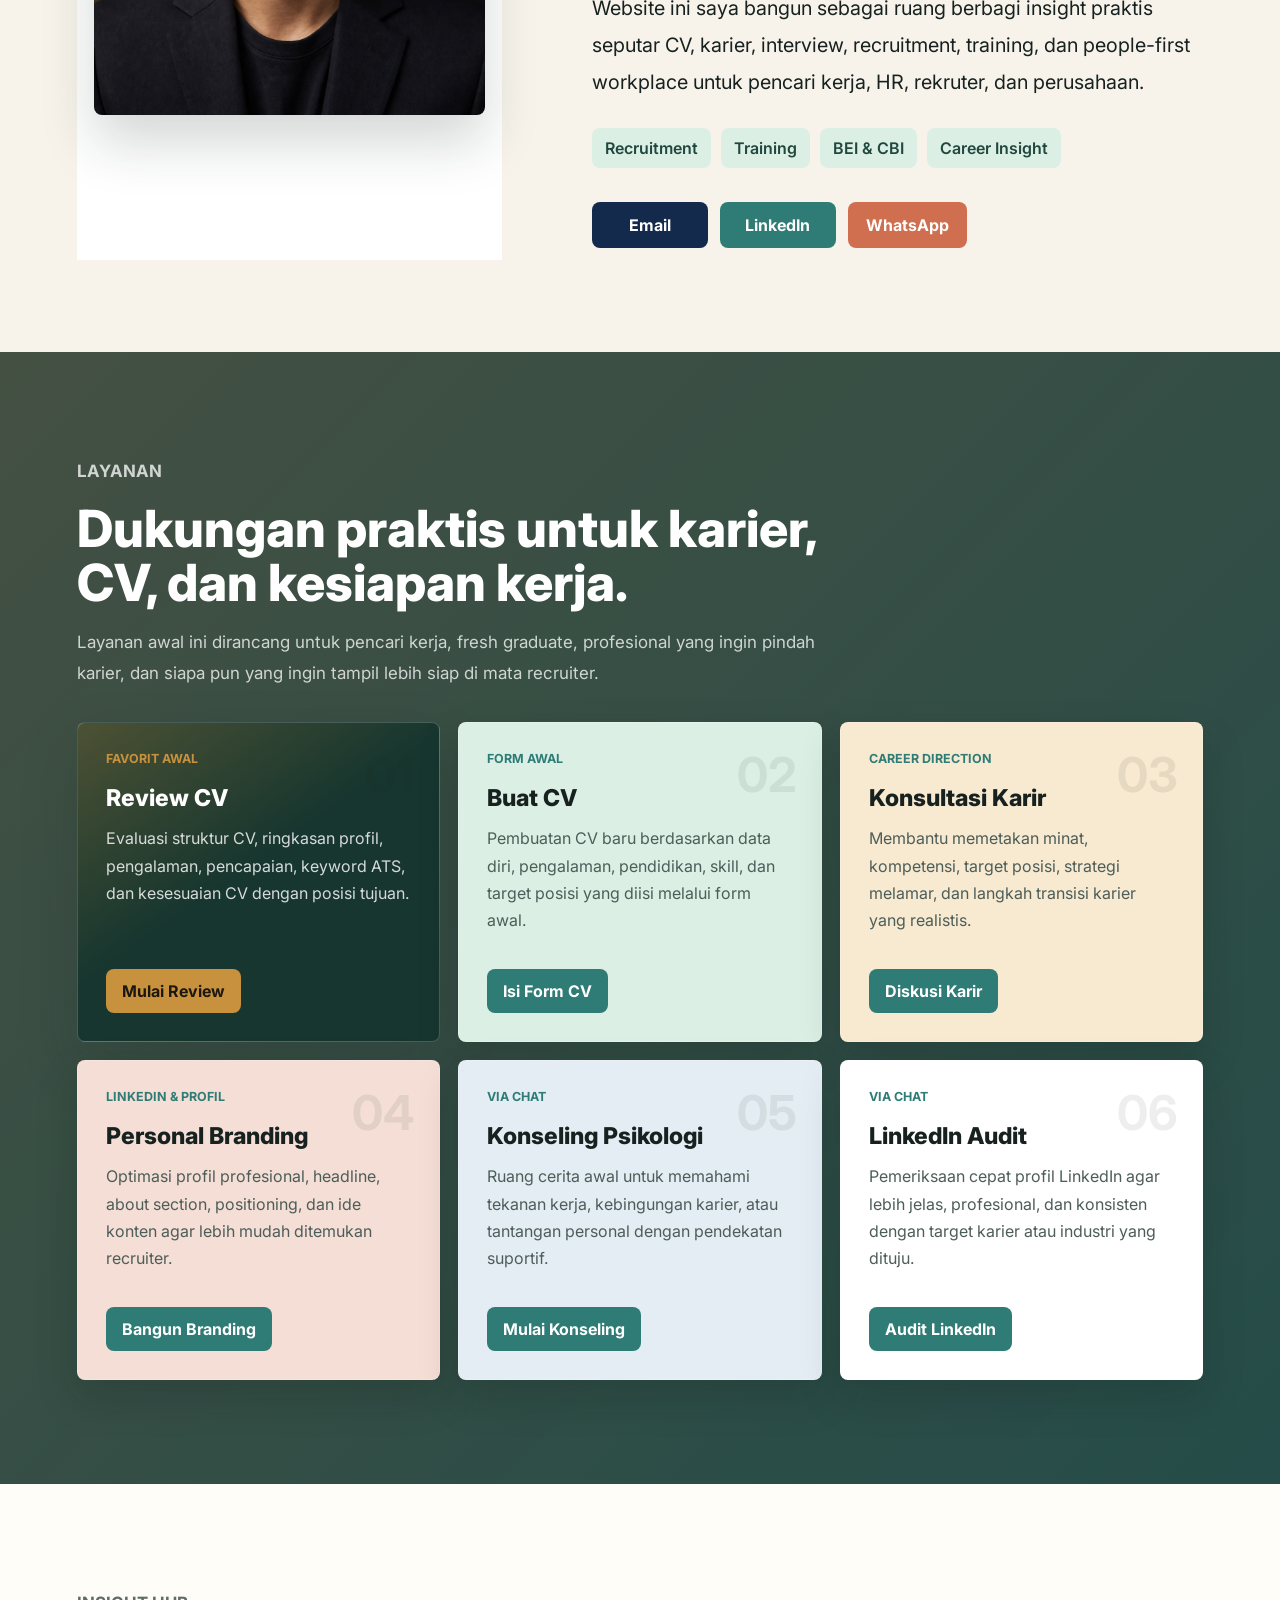
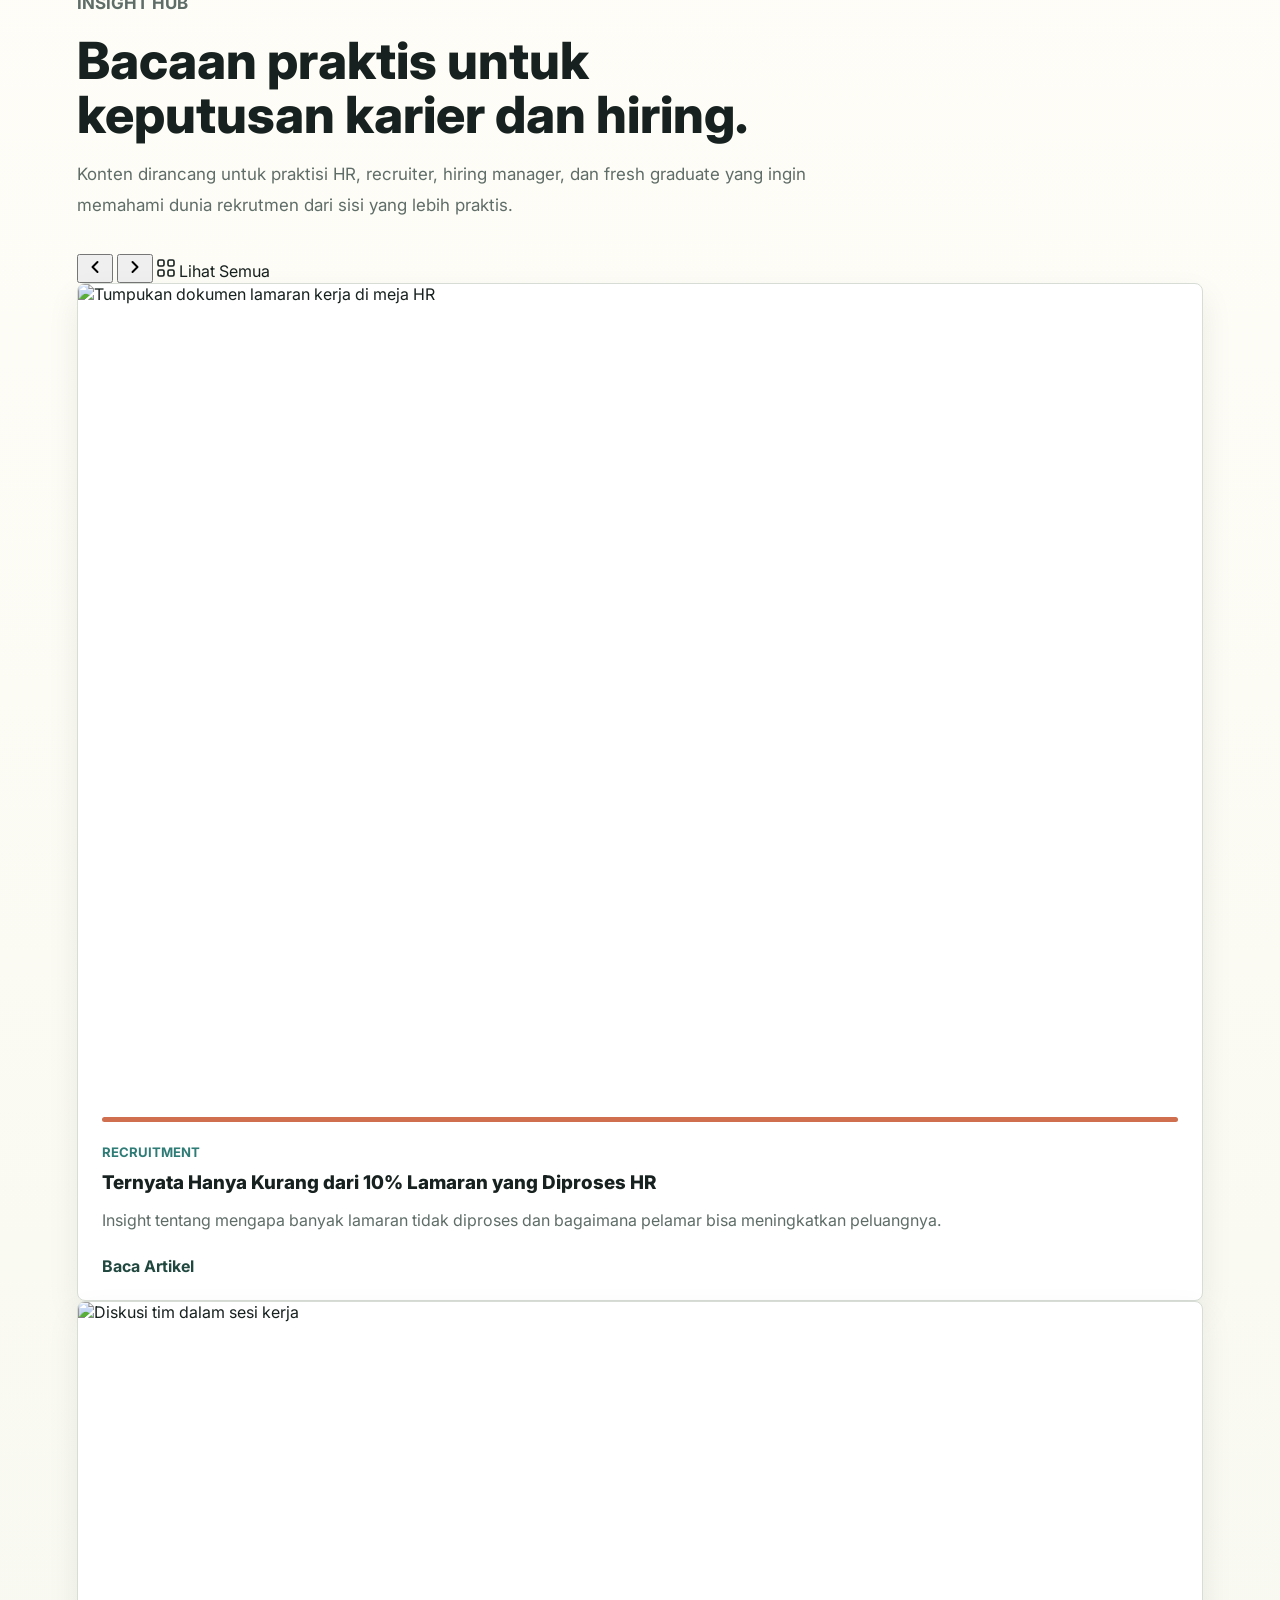
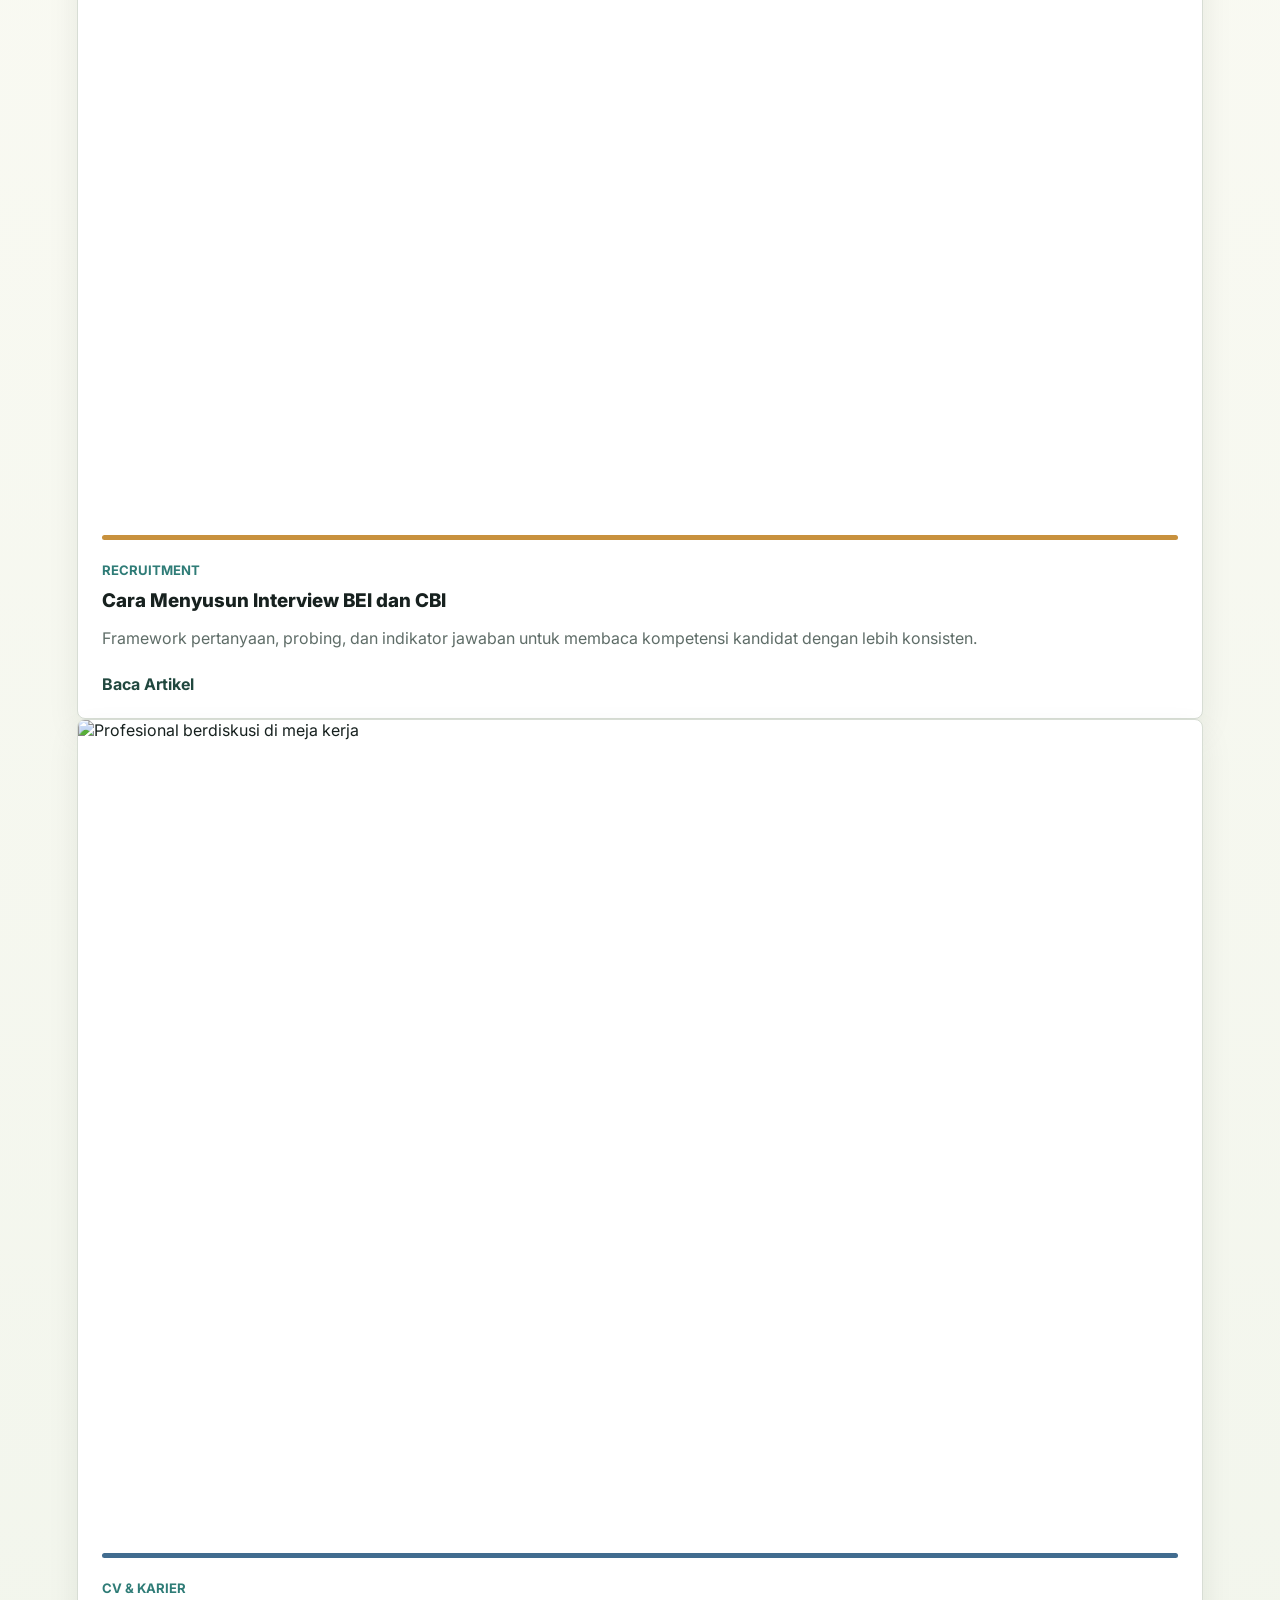
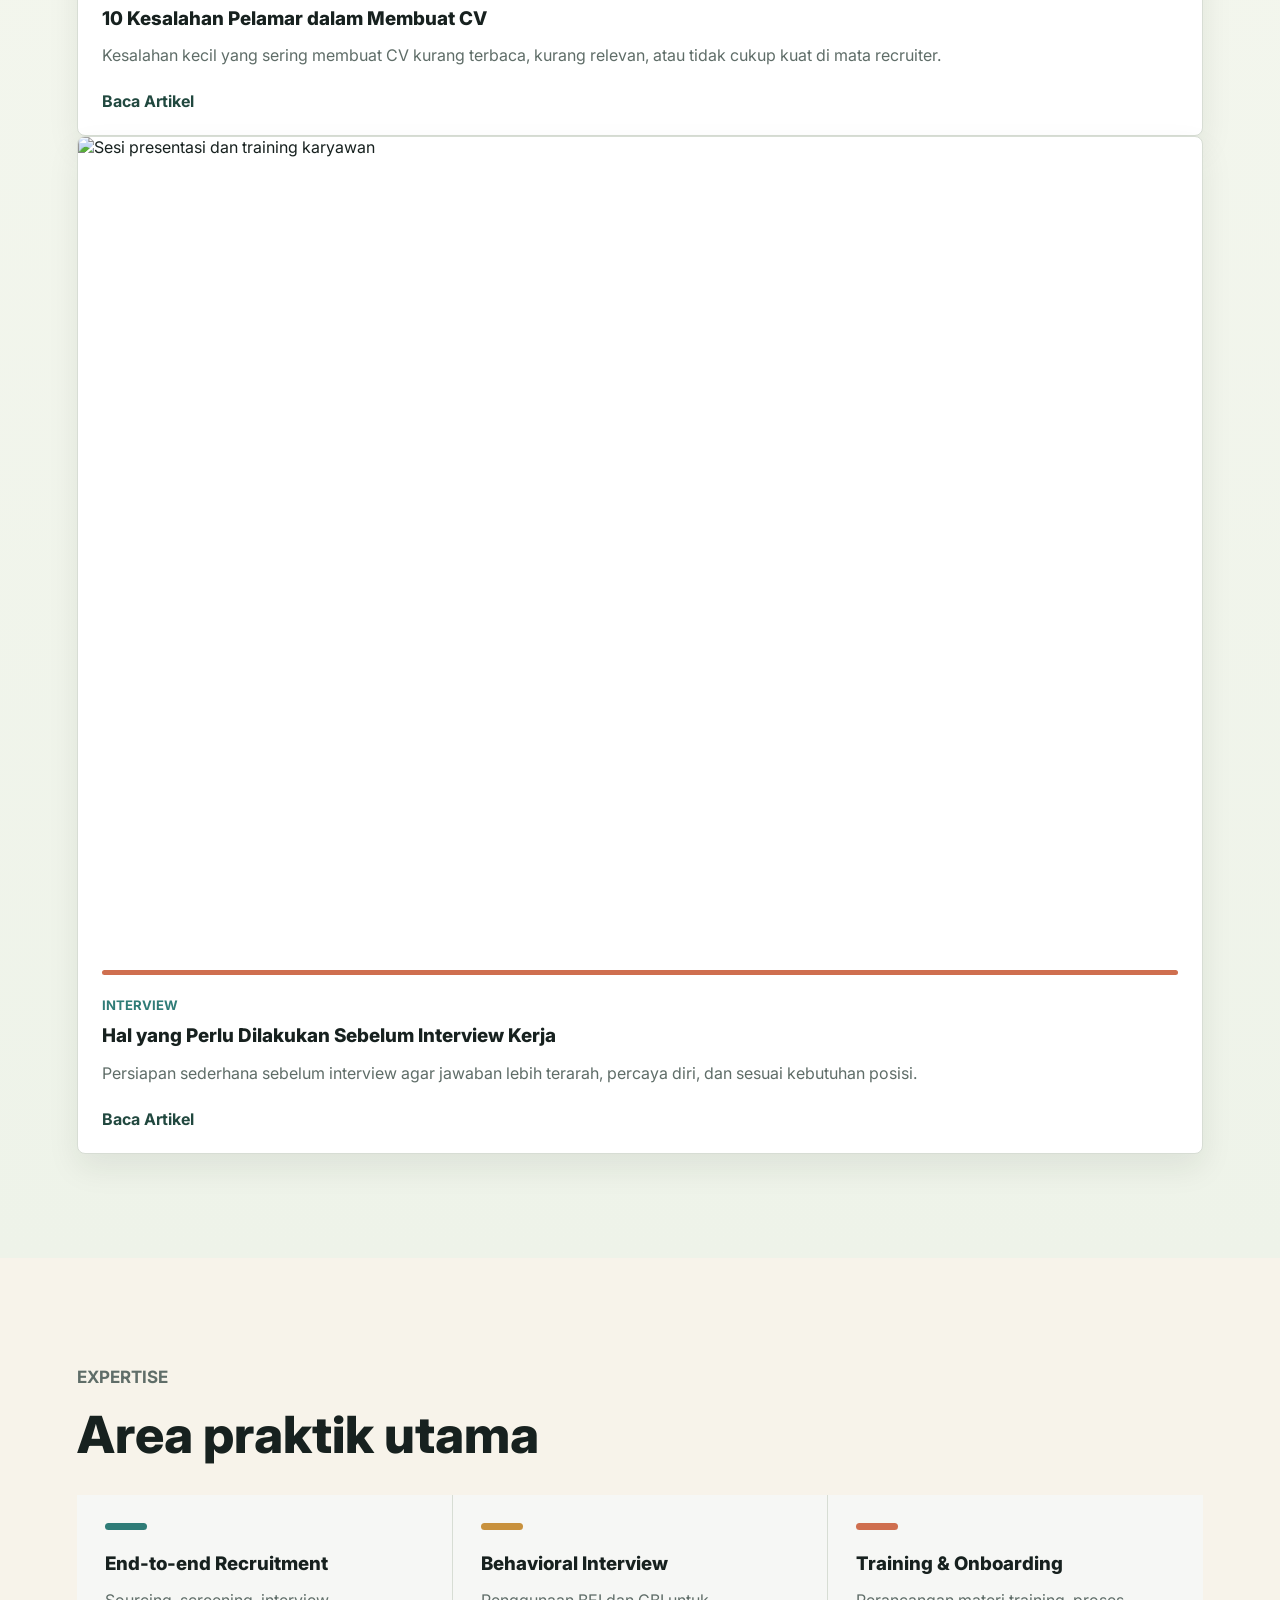
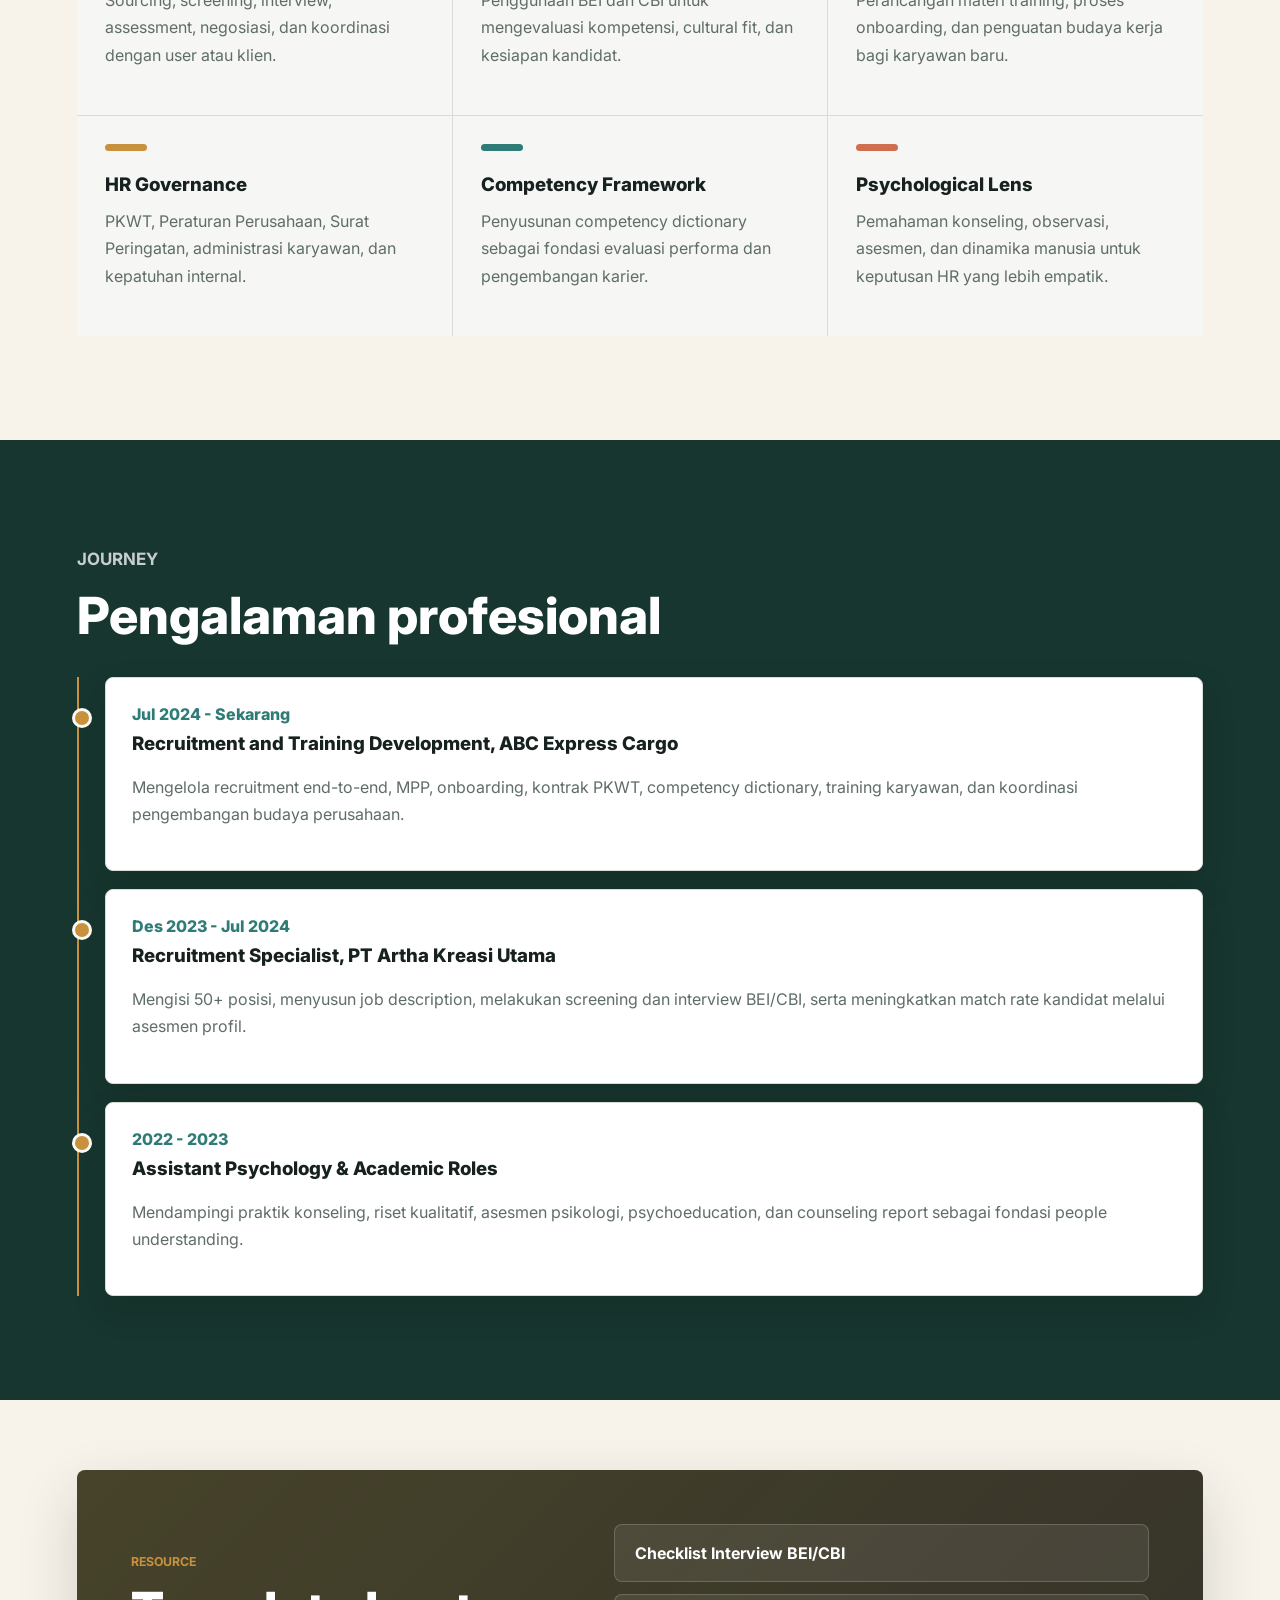
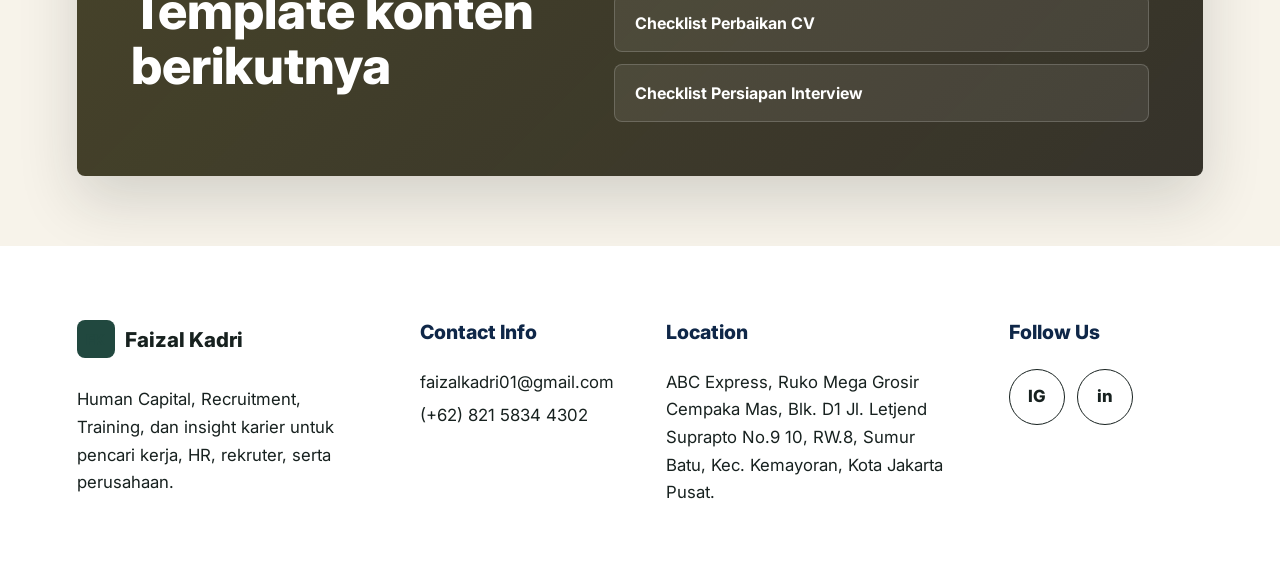
==== commit 7892b18c: "Update index.html Update Tampilan" ====
--- a/index.html
+++ b/index.html
@@ -142,13 +142,41 @@
     </section>
 
     <section class="section insight" id="insight">
-      <div class="section-heading">
-        <p class="eyebrow">Insight Hub</p>
-        <h2>Bacaan praktis untuk keputusan karier dan hiring.</h2>
-        <p>Konten dirancang untuk praktisi HR, recruiter, hiring manager, dan fresh graduate yang ingin memahami dunia rekrutmen dari sisi yang lebih praktis.</p>
-      </div>
-      <div class="container">
-        <div class="article-grid">
+      <div class="insight-header">
+        <div class="section-heading">
+          <p class="eyebrow">Insight Hub</p>
+          <h2>Bacaan praktis untuk keputusan karier dan hiring.</h2>
+          <p>Konten dirancang untuk praktisi HR, recruiter, hiring manager, dan fresh graduate yang ingin memahami dunia rekrutmen dari sisi yang lebih praktis.</p>
+        </div>
+        <div class="insight-controls">
+          <button class="carousel-btn" id="prevBtn" aria-label="Sebelumnya">
+            <svg width="20" height="20" viewBox="0 0 20 20" fill="none"><path d="M12.5 15L7.5 10L12.5 5" stroke="currentColor" stroke-width="2" stroke-linecap="round" stroke-linejoin="round"/></svg>
+          </button>
+          <button class="carousel-btn" id="nextBtn" aria-label="Berikutnya">
+            <svg width="20" height="20" viewBox="0 0 20 20" fill="none"><path d="M7.5 5L12.5 10L7.5 15" stroke="currentColor" stroke-width="2" stroke-linecap="round" stroke-linejoin="round"/></svg>
+          </button>
+          <a class="btn-lihat-semua" href="semua-artikel.html" aria-label="Lihat semua artikel">
+            <svg width="18" height="18" viewBox="0 0 18 18" fill="none"><rect x="1" y="1" width="6" height="6" rx="1.5" stroke="currentColor" stroke-width="1.6"/><rect x="11" y="1" width="6" height="6" rx="1.5" stroke="currentColor" stroke-width="1.6"/><rect x="1" y="11" width="6" height="6" rx="1.5" stroke="currentColor" stroke-width="1.6"/><rect x="11" y="11" width="6" height="6" rx="1.5" stroke="currentColor" stroke-width="1.6"/></svg>
+            Lihat Semua
+          </a>
+        </div>
+      </div>
+
+      <!-- Carousel track -->
+      <div class="carousel-viewport">
+        <div class="carousel-track" id="carouselTrack">
+
+          <!-- Artikel terbaru ditampilkan pertama -->
+          <article class="article-card">
+            <img src="https://images.unsplash.com/photo-1586281380349-632531db7ed4?auto=format&fit=crop&w=900&q=80" alt="Tumpukan dokumen lamaran kerja di meja HR">
+            <div>
+              <span>Recruitment</span>
+              <h3>Ternyata Hanya Kurang dari 10% Lamaran yang Diproses HR</h3>
+              <p>Insight tentang mengapa banyak lamaran tidak diproses dan bagaimana pelamar bisa meningkatkan peluangnya.</p>
+              <a href="artikel-peluang-lamaran-hr.html">Baca Artikel</a>
+            </div>
+          </article>
+
           <article class="article-card">
             <img src="https://images.unsplash.com/photo-1552664730-d307ca884978?auto=format&fit=crop&w=900&q=80" alt="Diskusi tim dalam sesi kerja">
             <div>
@@ -158,6 +186,7 @@
               <a href="artikel-interview-bei-cbi.html">Baca Artikel</a>
             </div>
           </article>
+
           <article class="article-card">
             <img src="https://images.unsplash.com/photo-1553877522-43269d4ea984?auto=format&fit=crop&w=900&q=80" alt="Profesional berdiskusi di meja kerja">
             <div>
@@ -167,6 +196,7 @@
               <a href="artikel-kesalahan-cv.html">Baca Artikel</a>
             </div>
           </article>
+
           <article class="article-card">
             <img src="https://images.unsplash.com/photo-1542744173-8e7e53415bb0?auto=format&fit=crop&w=900&q=80" alt="Sesi presentasi dan training karyawan">
             <div>
@@ -176,16 +206,12 @@
               <a href="artikel-persiapan-interview.html">Baca Artikel</a>
             </div>
           </article>
-          <article class="article-card">
-            <img src="https://images.unsplash.com/photo-1586281380349-632531db7ed4?auto=format&fit=crop&w=900&q=80" alt="Tumpukan dokumen lamaran kerja di meja HR">
-            <div>
-             <span>Recruitment</span>
-             <h3>Ternyata Hanya Kurang dari 10% Lamaran yang Diproses HR</h3>
-             <p>Insight tentang mengapa banyak lamaran tidak diproses dan bagaimana pelamar bisa meningkatkan peluangnya.</p>
-             <a href="artikel-peluang-lamaran-hr.html">Baca Artikel</a>
-            </div>
-          </article>
-      </div>
+
+        </div>
+      </div>
+
+      <!-- Dot indicators -->
+      <div class="carousel-dots" id="carouselDots" aria-label="Navigasi slide"></div>
     </section>
 
     <section class="section expertise" id="expertise">
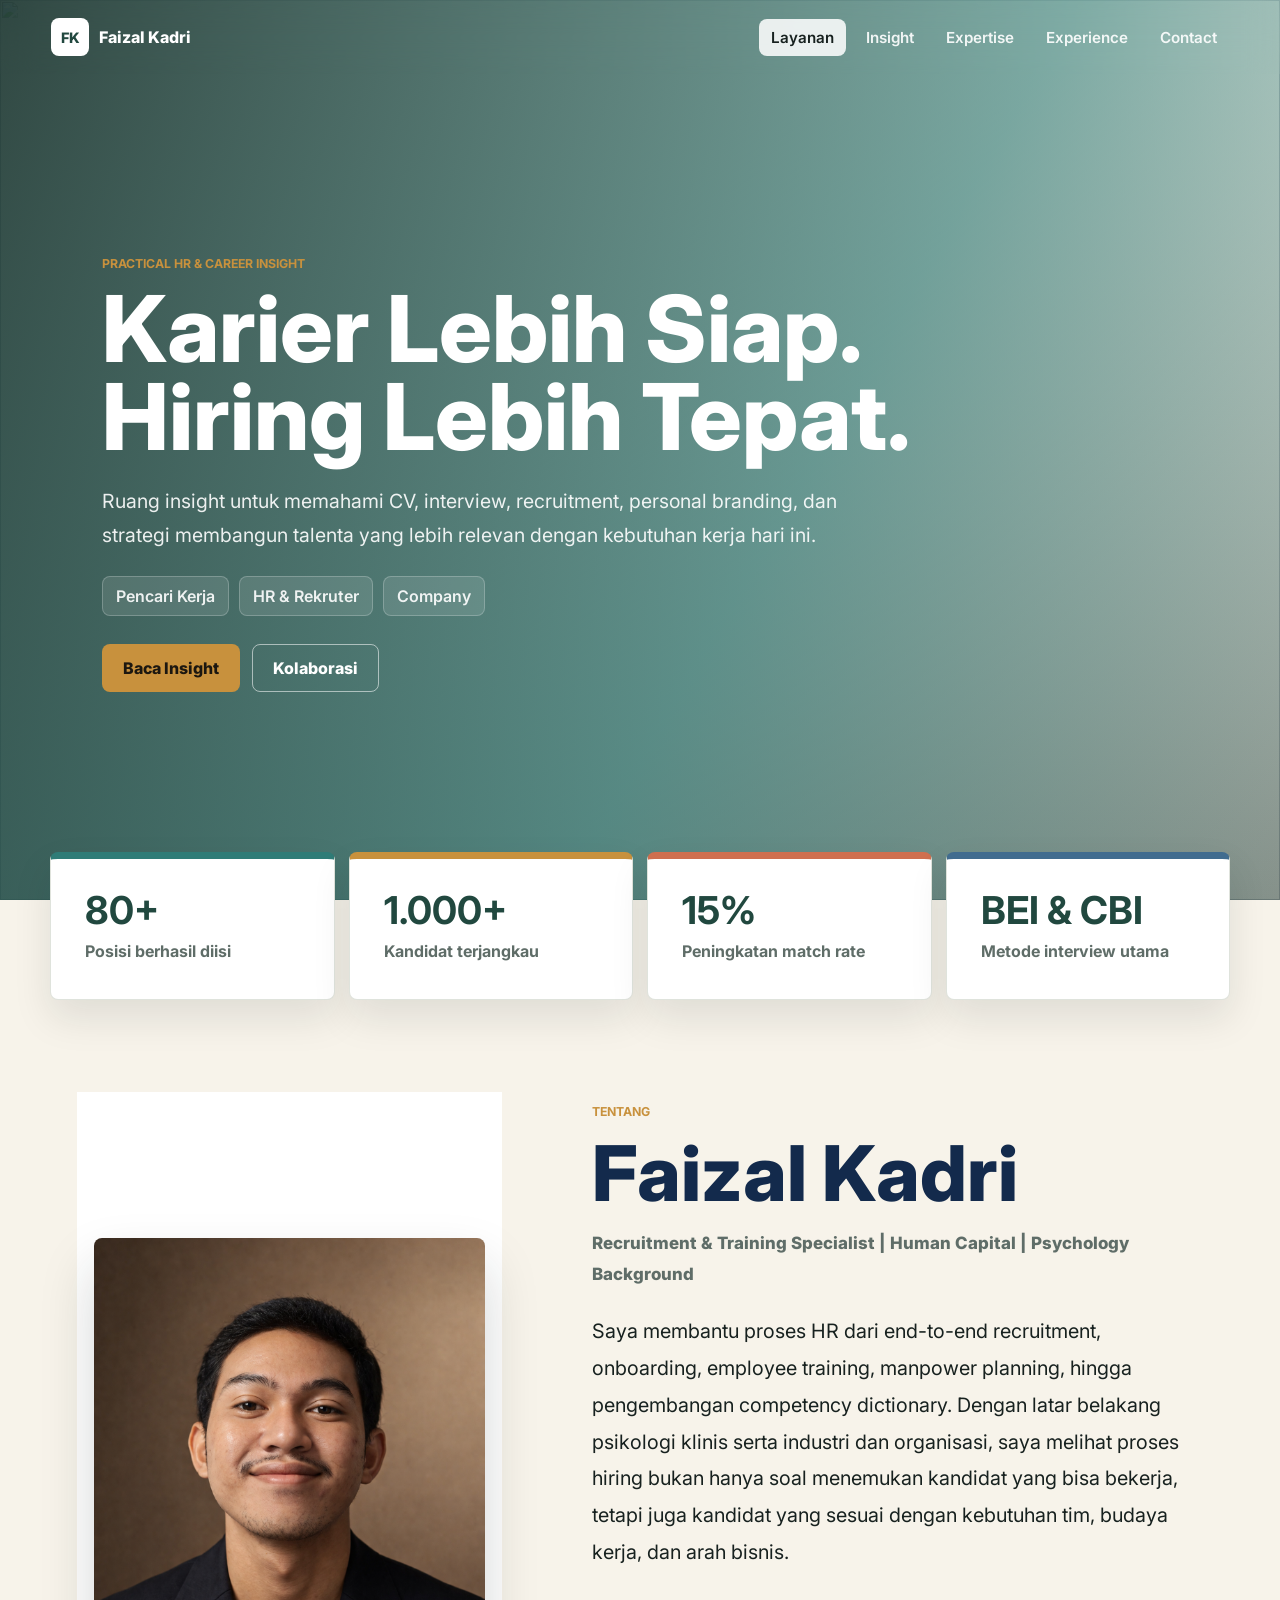
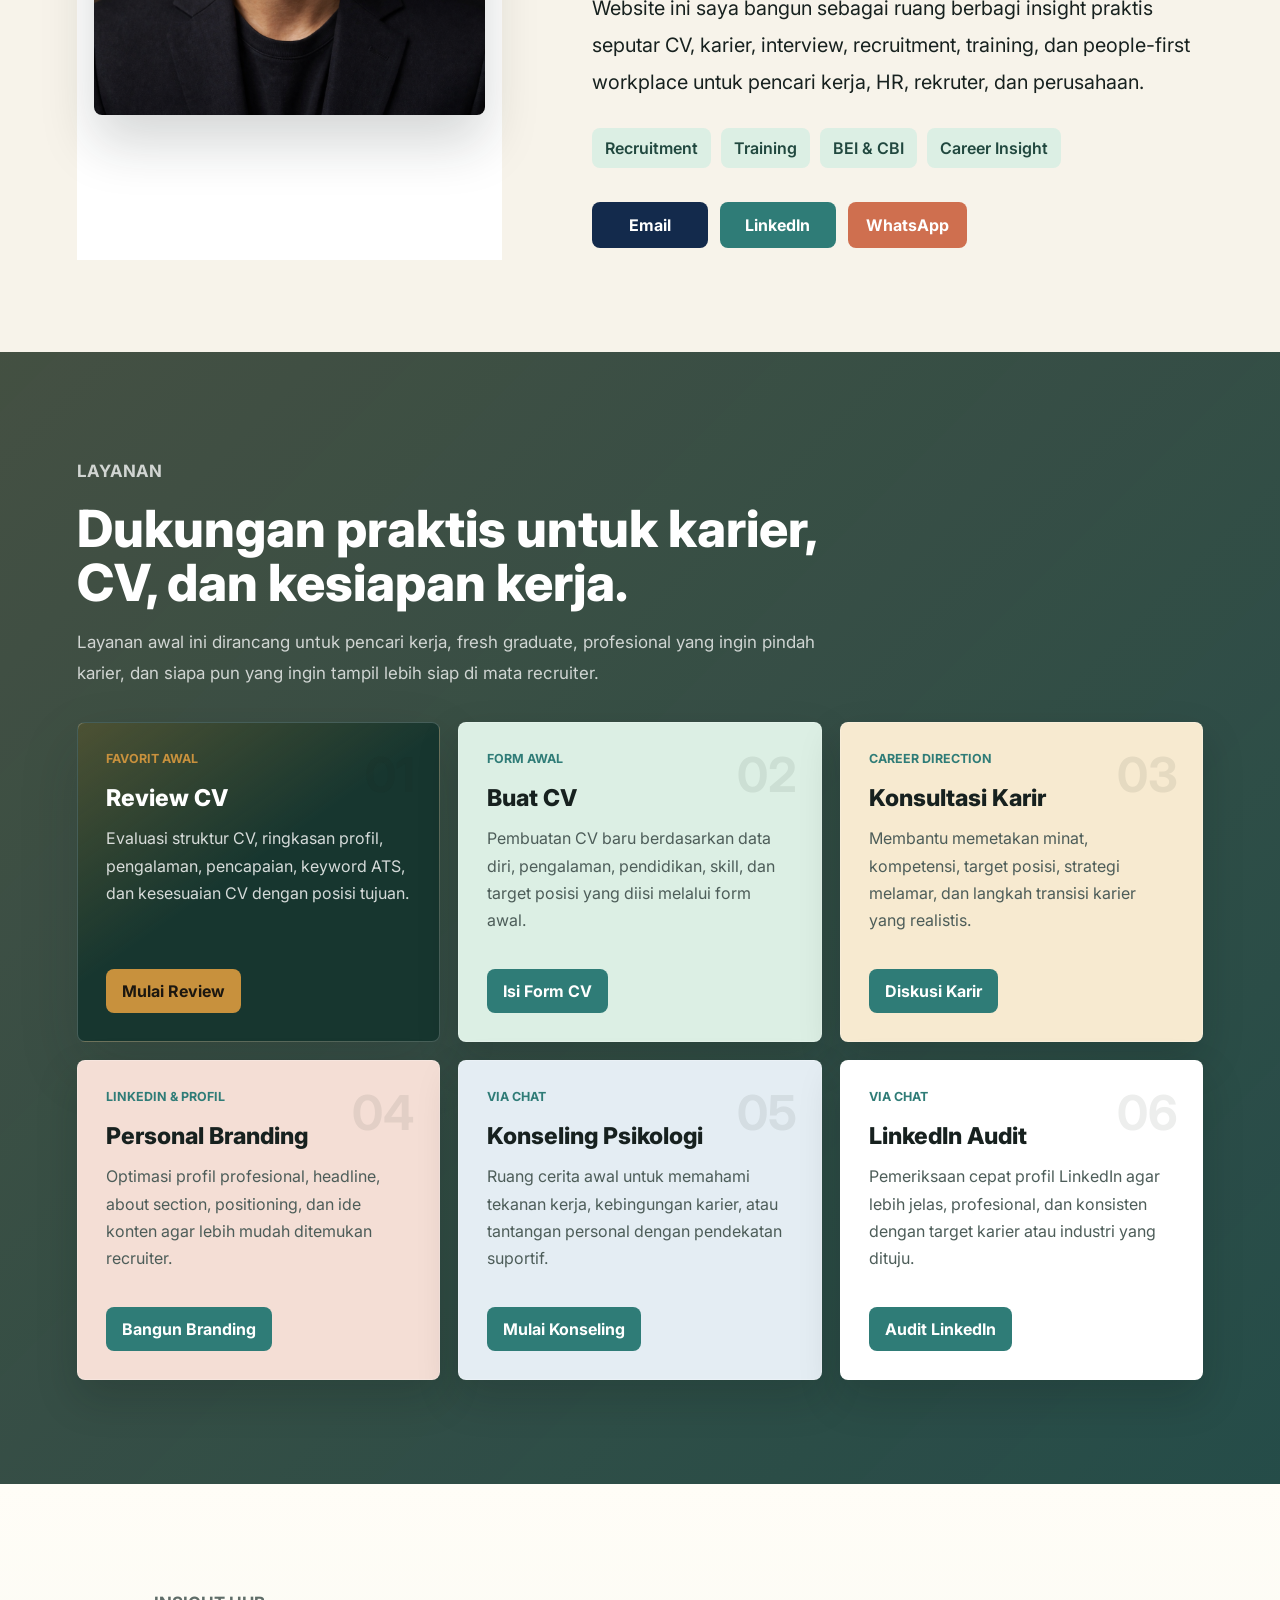
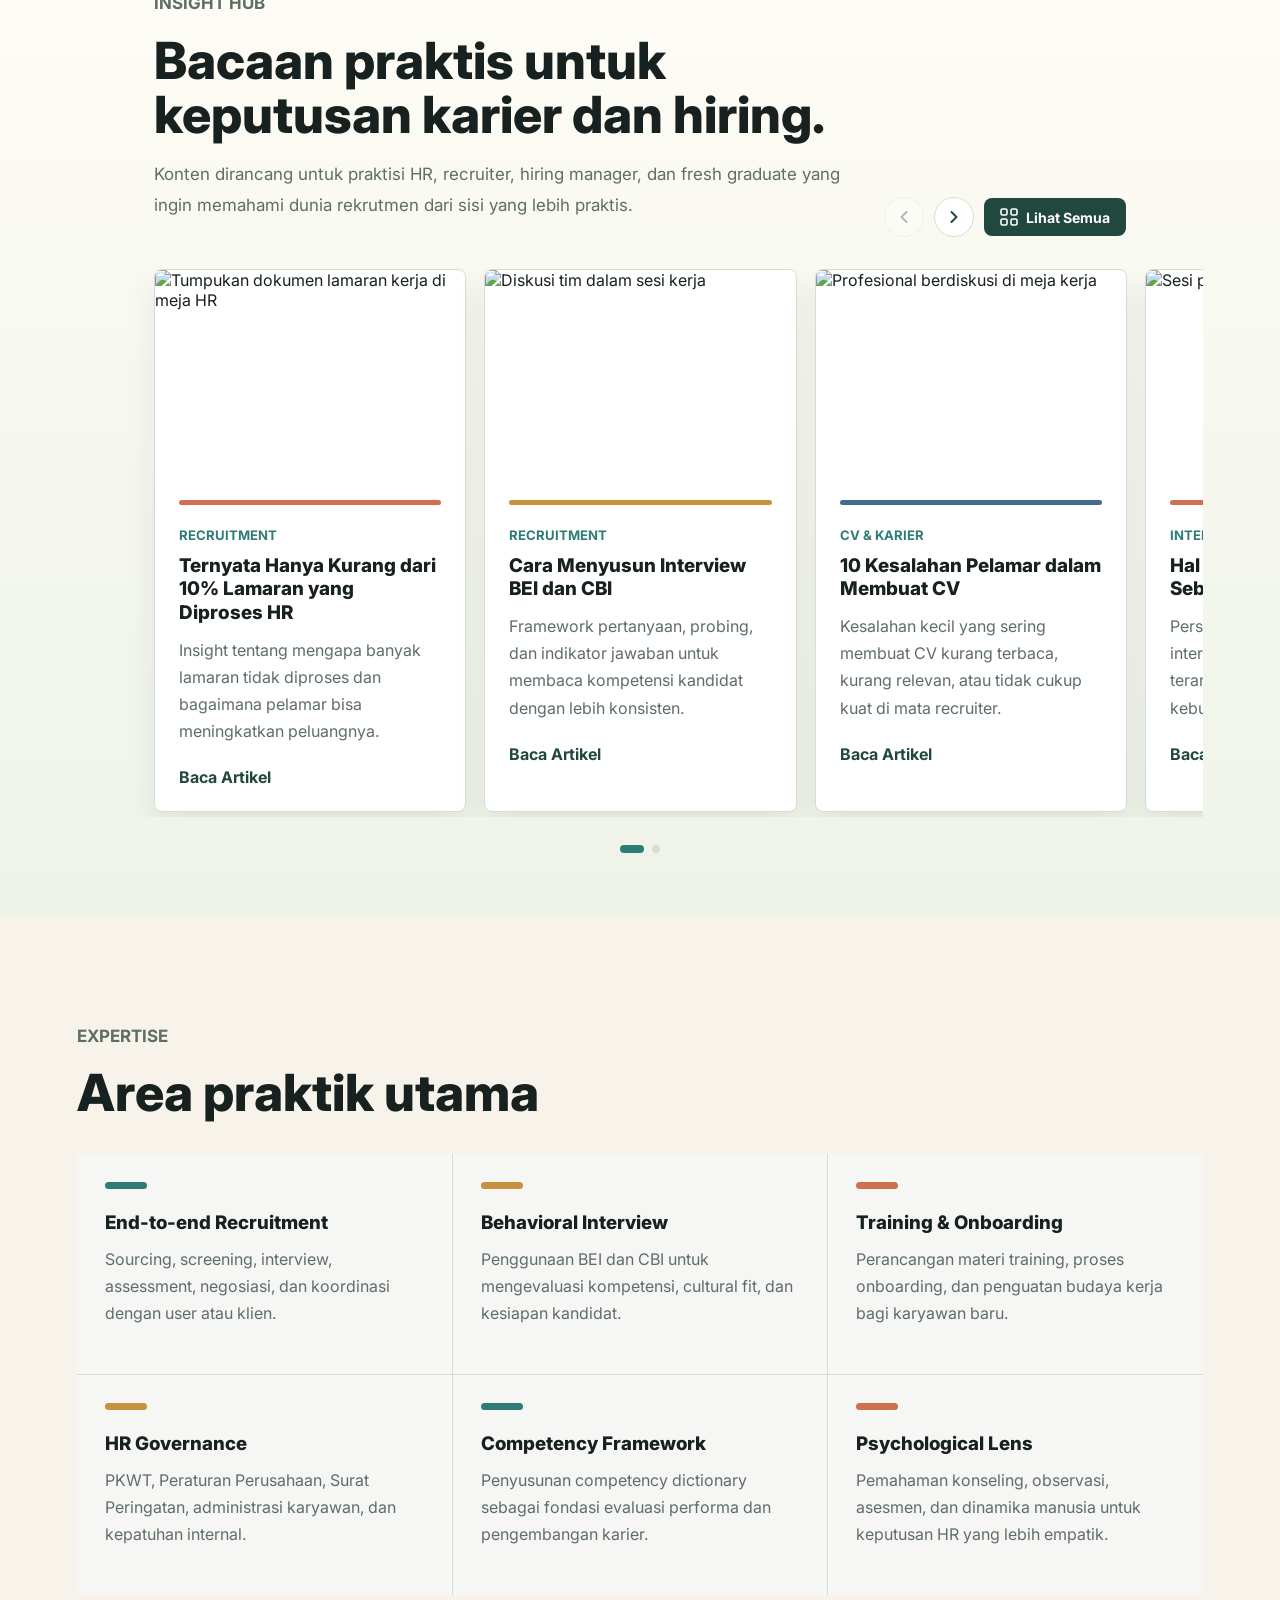
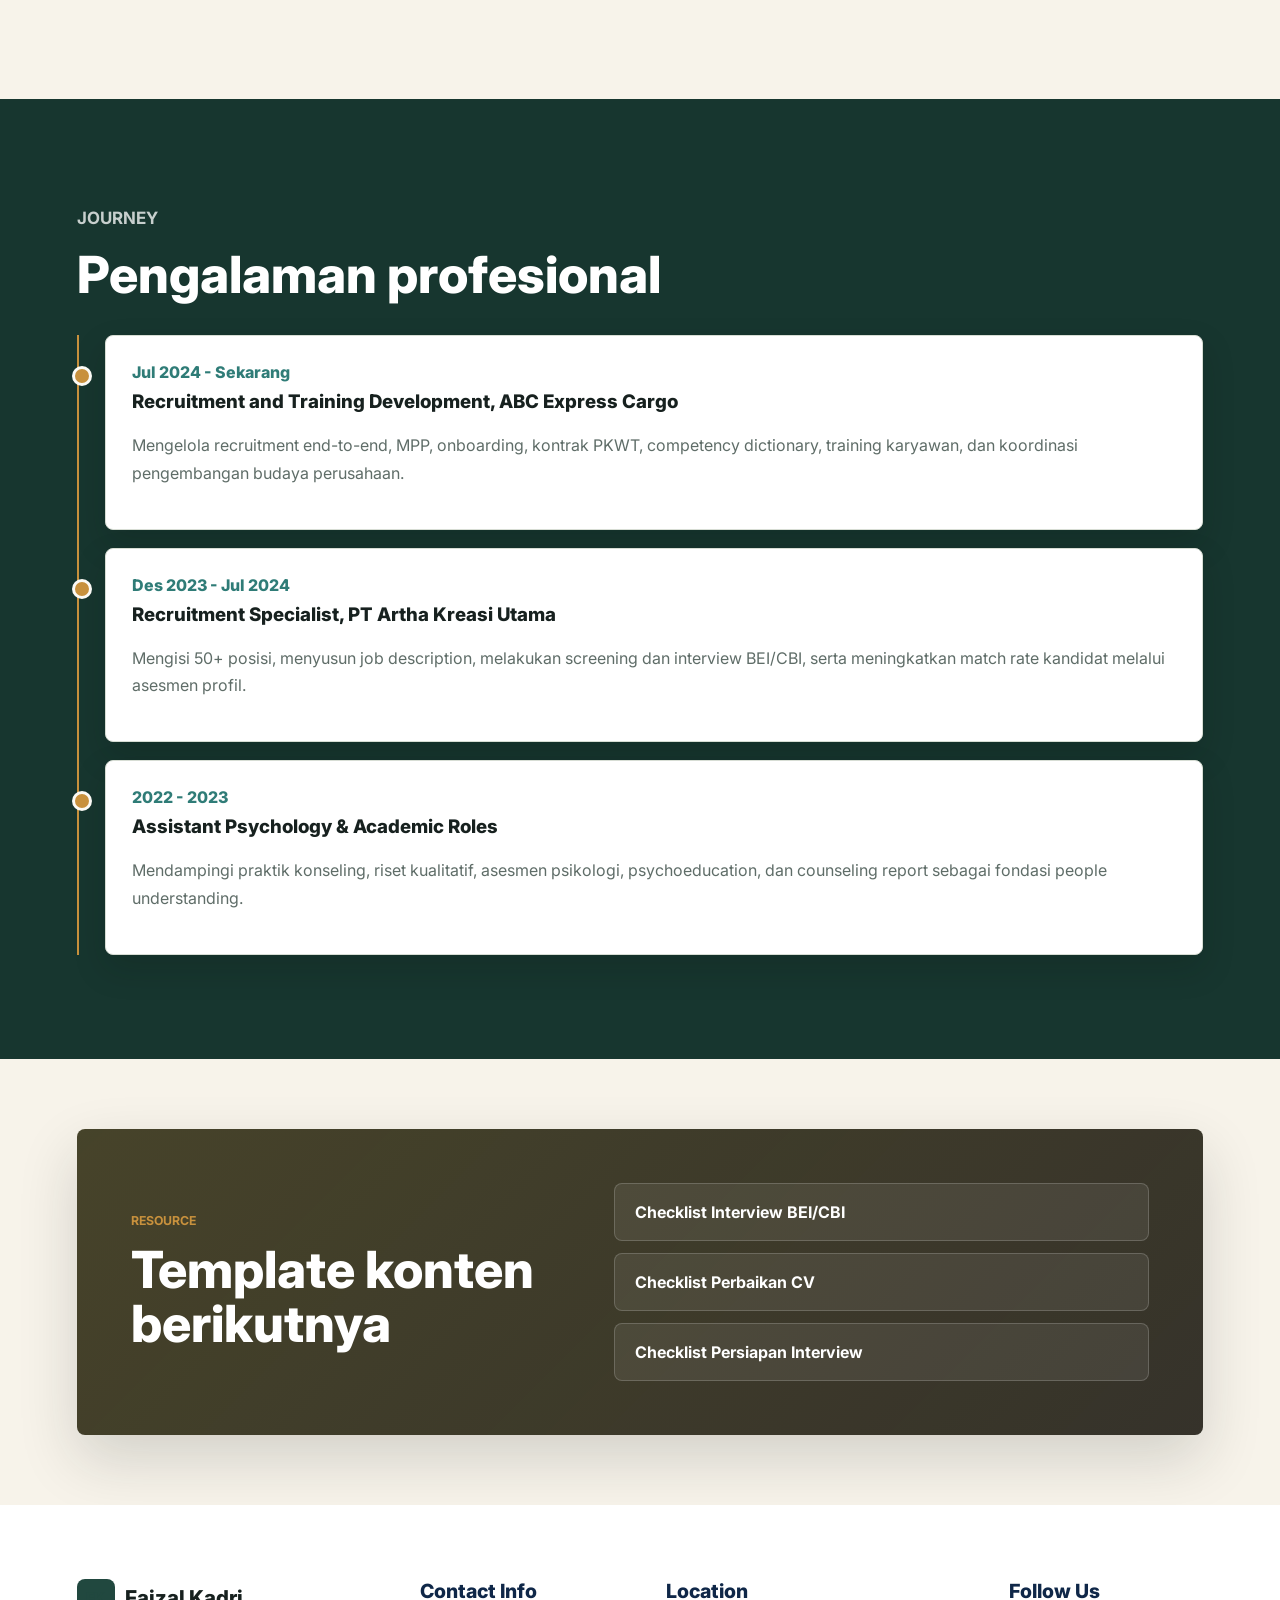
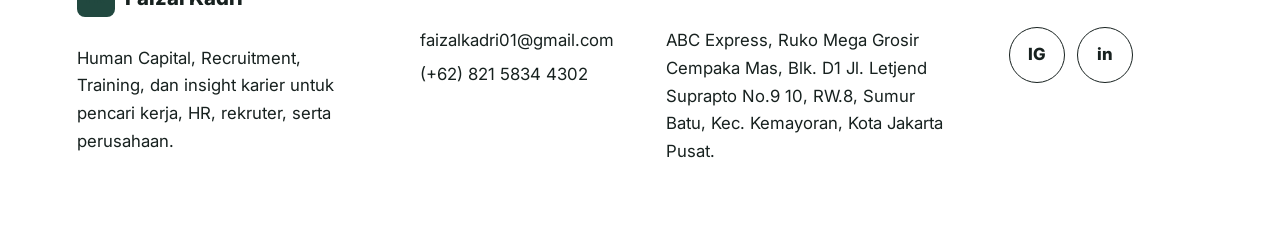
==== commit cdf1e082: "Update index.html" ====
--- a/index.html
+++ b/index.html
@@ -5,6 +5,7 @@
   <meta name="viewport" content="width=device-width, initial-scale=1.0">
   <title>Faizal Kadri | Human Resources & Recruitment Insight</title>
   <meta name="description" content="Website personal Faizal Kadri untuk profil profesional, insight Human Resources, recruitment, training, dan people-first workplace.">
+  <meta name="google-site-verification" content="google80a0f24a9b24c75e">
   <link rel="preconnect" href="https://fonts.googleapis.com">
   <link rel="preconnect" href="https://fonts.gstatic.com" crossorigin>
   <link href="https://fonts.googleapis.com/css2?family=Inter:wght@400;500;600;700;800&display=swap" rel="stylesheet">
--- a/styles.css
+++ b/styles.css
@@ -635,10 +635,117 @@
 }
 
 .insight {
-  background:
-    linear-gradient(180deg, #fffdf7 0%, #eef3e9 100%);
-}
-
+  background: linear-gradient(180deg, #fffdf7 0%, #eef3e9 100%);
+  padding-bottom: 64px;
+}
+
+/* ── Insight header row ── */
+.insight-header {
+  display: flex;
+  align-items: flex-end;
+  justify-content: space-between;
+  gap: 24px;
+  padding: 0 clamp(18px, 6vw, 84px);
+  margin-bottom: 32px;
+}
+
+.insight-header .section-heading {
+  margin-bottom: 0;
+}
+
+.insight-controls {
+  display: flex;
+  align-items: center;
+  gap: 10px;
+  flex-shrink: 0;
+}
+
+.carousel-btn {
+  display: grid;
+  place-items: center;
+  width: 40px;
+  height: 40px;
+  border-radius: 50%;
+  border: 1.5px solid var(--line);
+  background: var(--white);
+  color: var(--forest);
+  cursor: pointer;
+  transition: background 160ms ease, border-color 160ms ease, color 160ms ease;
+}
+
+.carousel-btn:hover {
+  background: var(--forest);
+  border-color: var(--forest);
+  color: var(--white);
+}
+
+.carousel-btn:disabled {
+  opacity: 0.35;
+  cursor: default;
+}
+
+.btn-lihat-semua {
+  display: inline-flex;
+  align-items: center;
+  gap: 8px;
+  padding: 10px 16px;
+  border-radius: 8px;
+  background: var(--forest);
+  color: var(--white);
+  font-weight: 700;
+  font-size: 0.88rem;
+  transition: background 160ms ease, transform 160ms ease;
+}
+
+.btn-lihat-semua:hover {
+  background: var(--teal);
+  transform: translateY(-2px);
+}
+
+/* ── Carousel viewport ── */
+.carousel-viewport {
+  overflow: hidden;
+  padding: 0 clamp(18px, 6vw, 84px) 4px;
+}
+
+.carousel-track {
+  display: flex;
+  gap: 18px;
+  transition: transform 380ms cubic-bezier(0.4, 0, 0.2, 1);
+  will-change: transform;
+}
+
+.carousel-track .article-card {
+  flex: 0 0 calc((100% - 36px) / 3);
+  min-width: 0;
+}
+
+/* ── Dot indicators ── */
+.carousel-dots {
+  display: flex;
+  justify-content: center;
+  gap: 8px;
+  margin-top: 28px;
+}
+
+.carousel-dot {
+  width: 8px;
+  height: 8px;
+  border-radius: 50%;
+  background: var(--line);
+  border: none;
+  cursor: pointer;
+  padding: 0;
+  transition: background 200ms ease, width 200ms ease;
+}
+
+.carousel-dot.active {
+  background: var(--teal);
+  width: 24px;
+  border-radius: 999px;
+}
+
+/* Keep .article-grid for other pages */
 .article-grid {
   display: grid;
   grid-template-columns: repeat(3, 1fr);
@@ -1110,6 +1217,15 @@
   .about-photo::before {
     display: none;
   }
+
+  .insight-header {
+    flex-direction: column;
+    align-items: flex-start;
+  }
+
+  .carousel-track .article-card {
+    flex: 0 0 calc((100% - 18px) / 2);
+  }
 }
 
 @media (max-width: 680px) {
@@ -1150,6 +1266,10 @@
     grid-template-columns: 1fr;
   }
 
+  .carousel-track .article-card {
+    flex: 0 0 calc(100% - 32px);
+  }
+
   .stats-band {
     grid-template-columns: repeat(2, 1fr);
   }
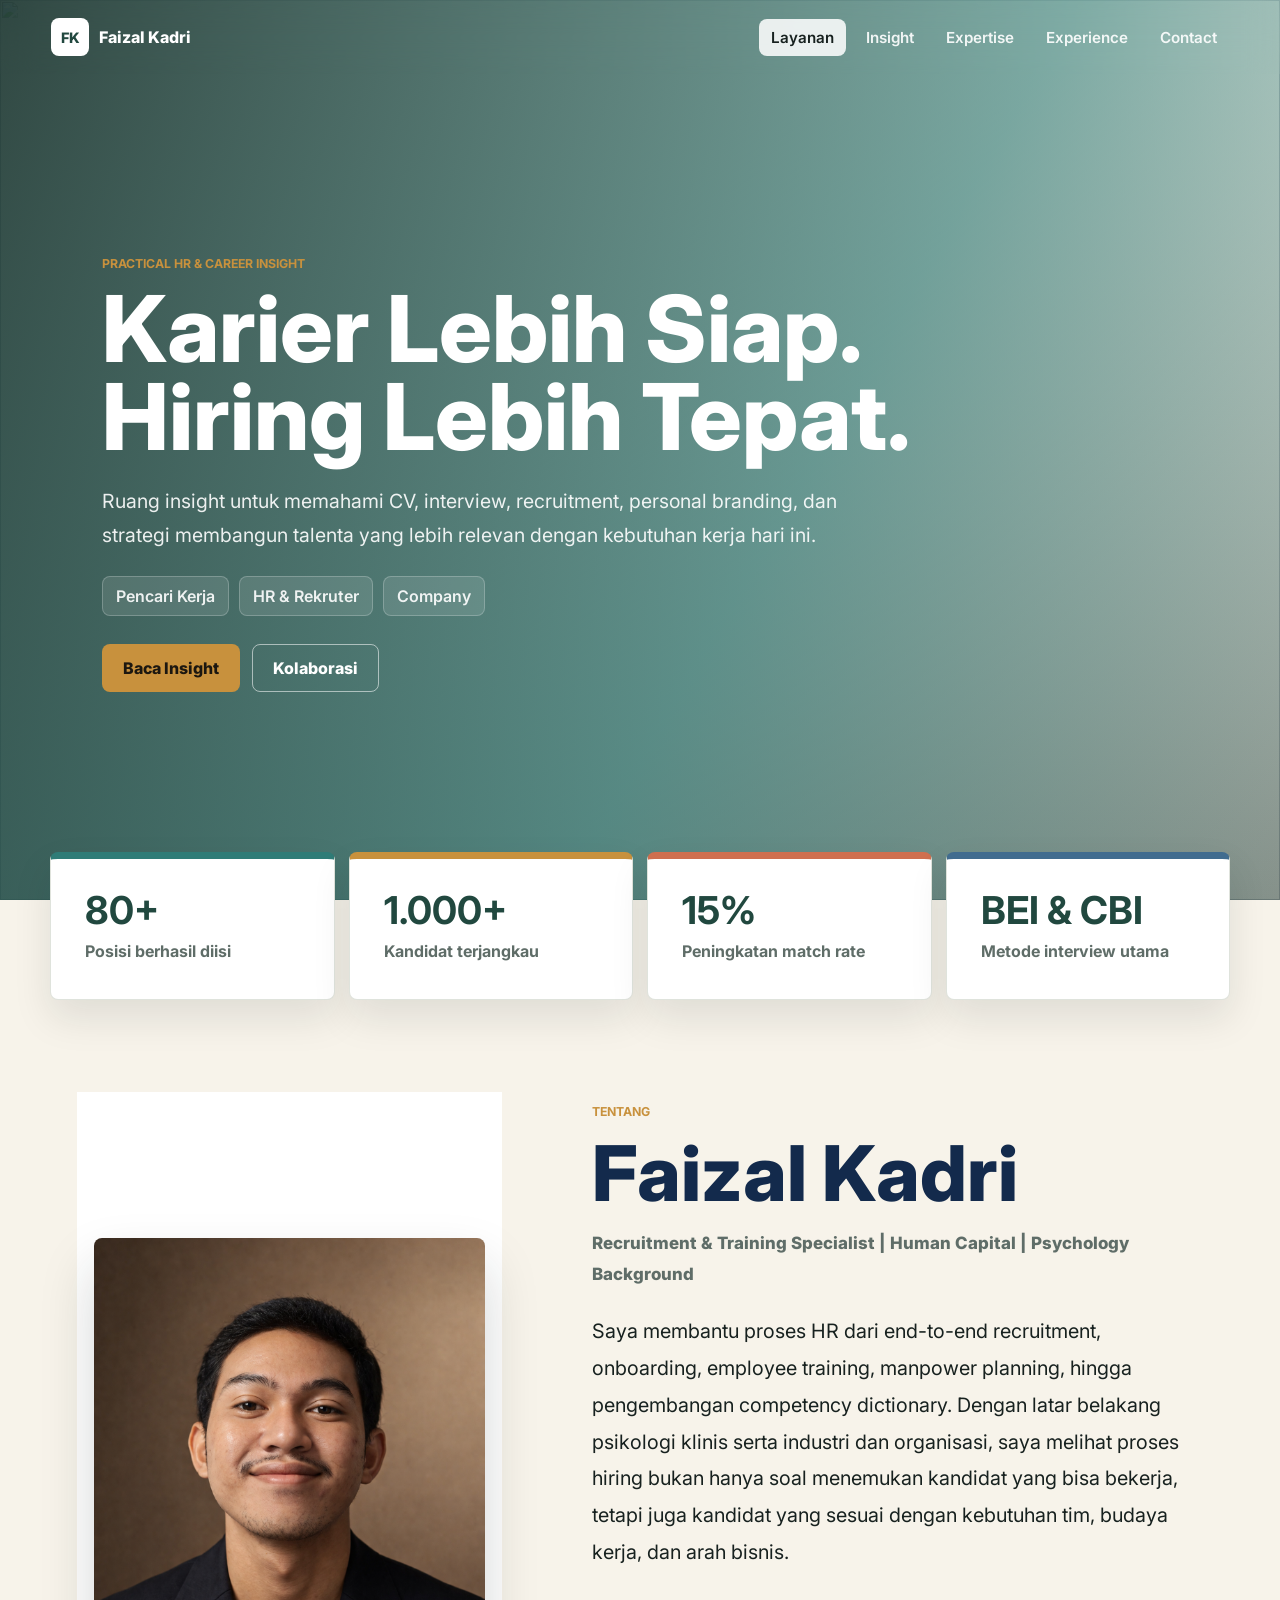
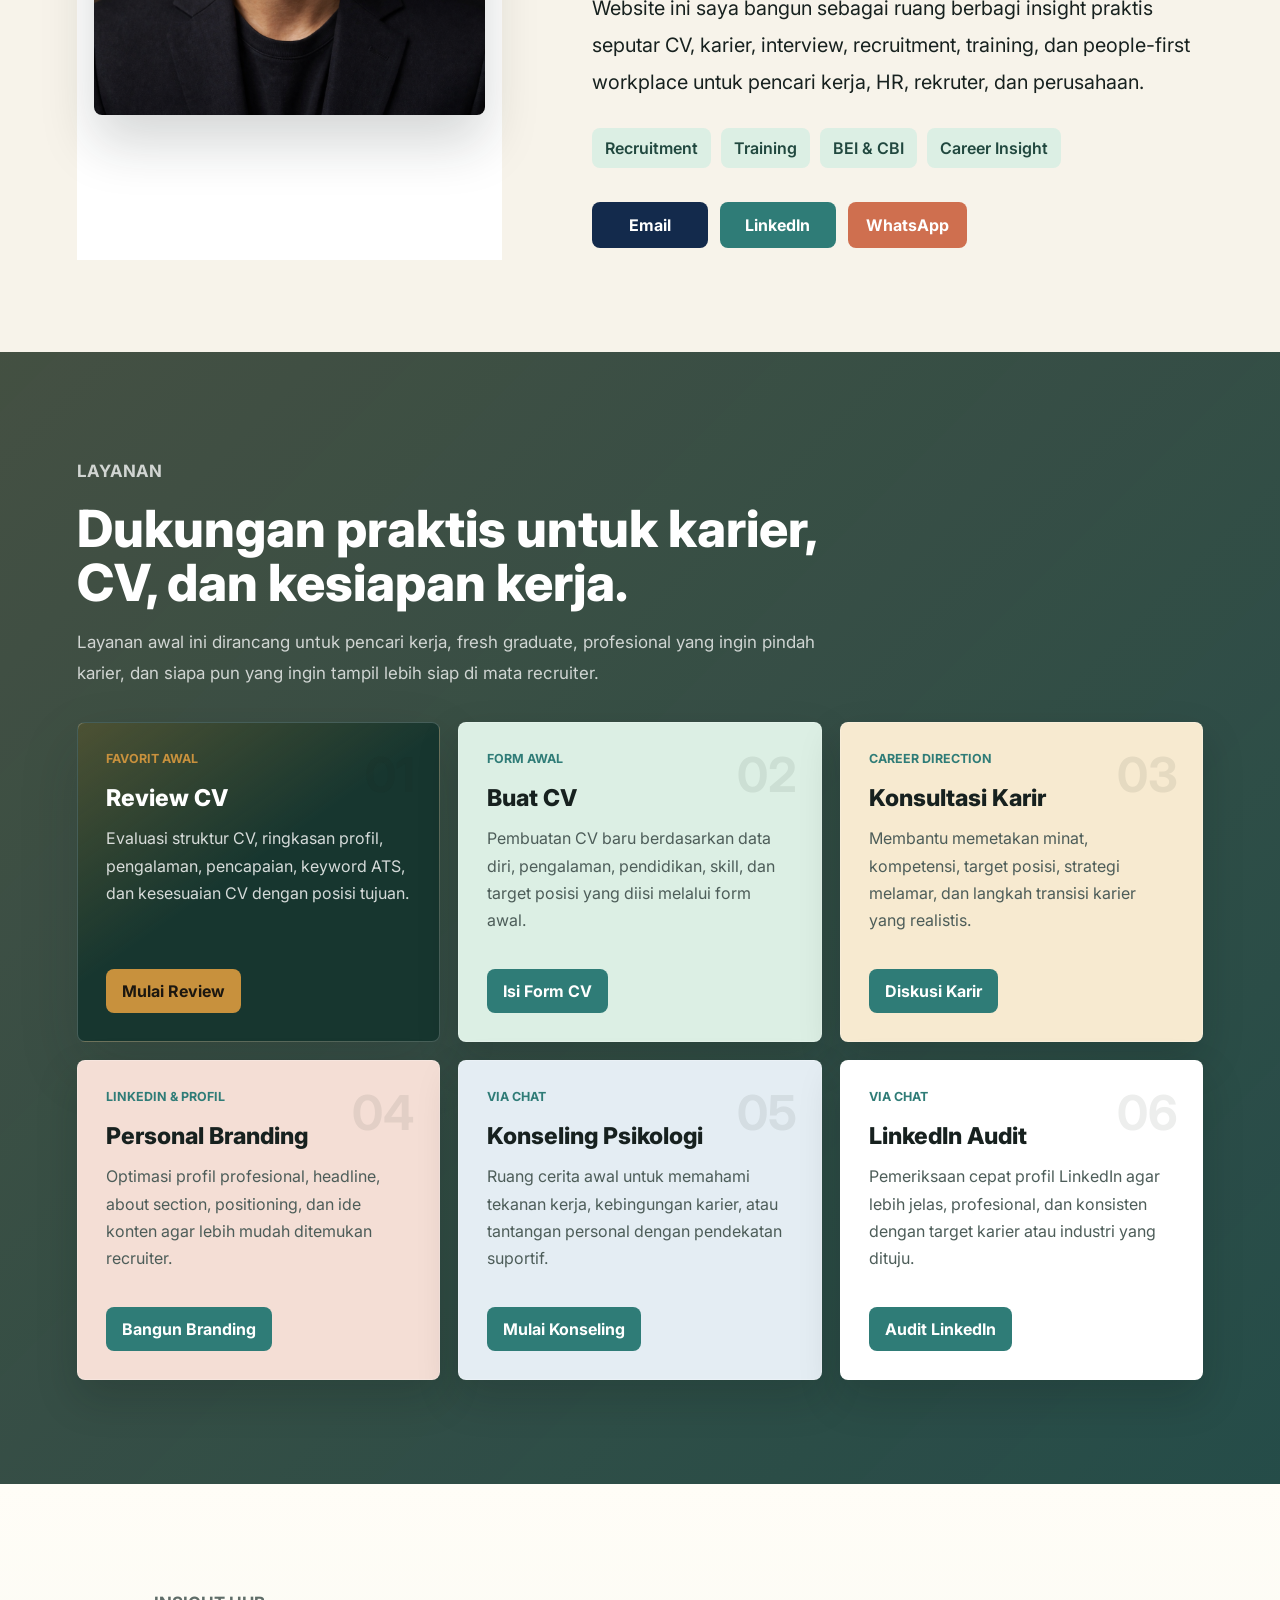
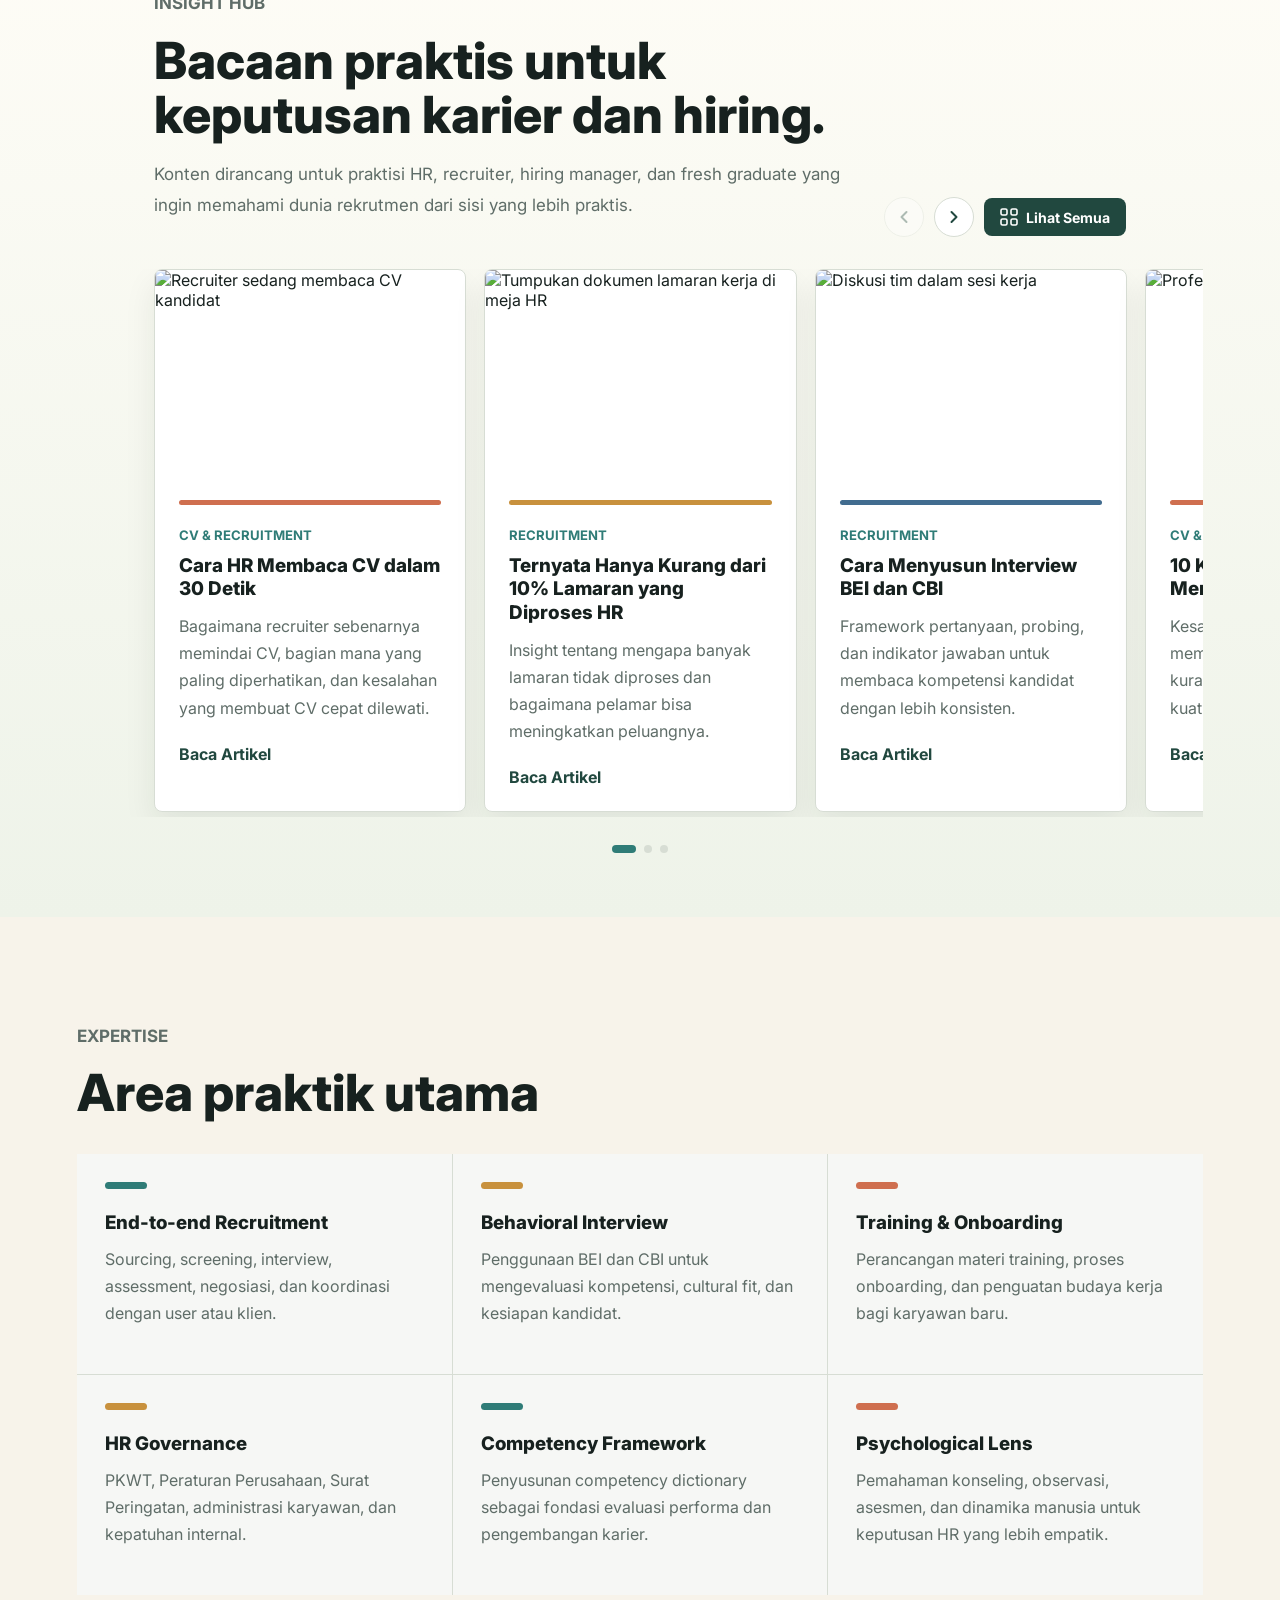
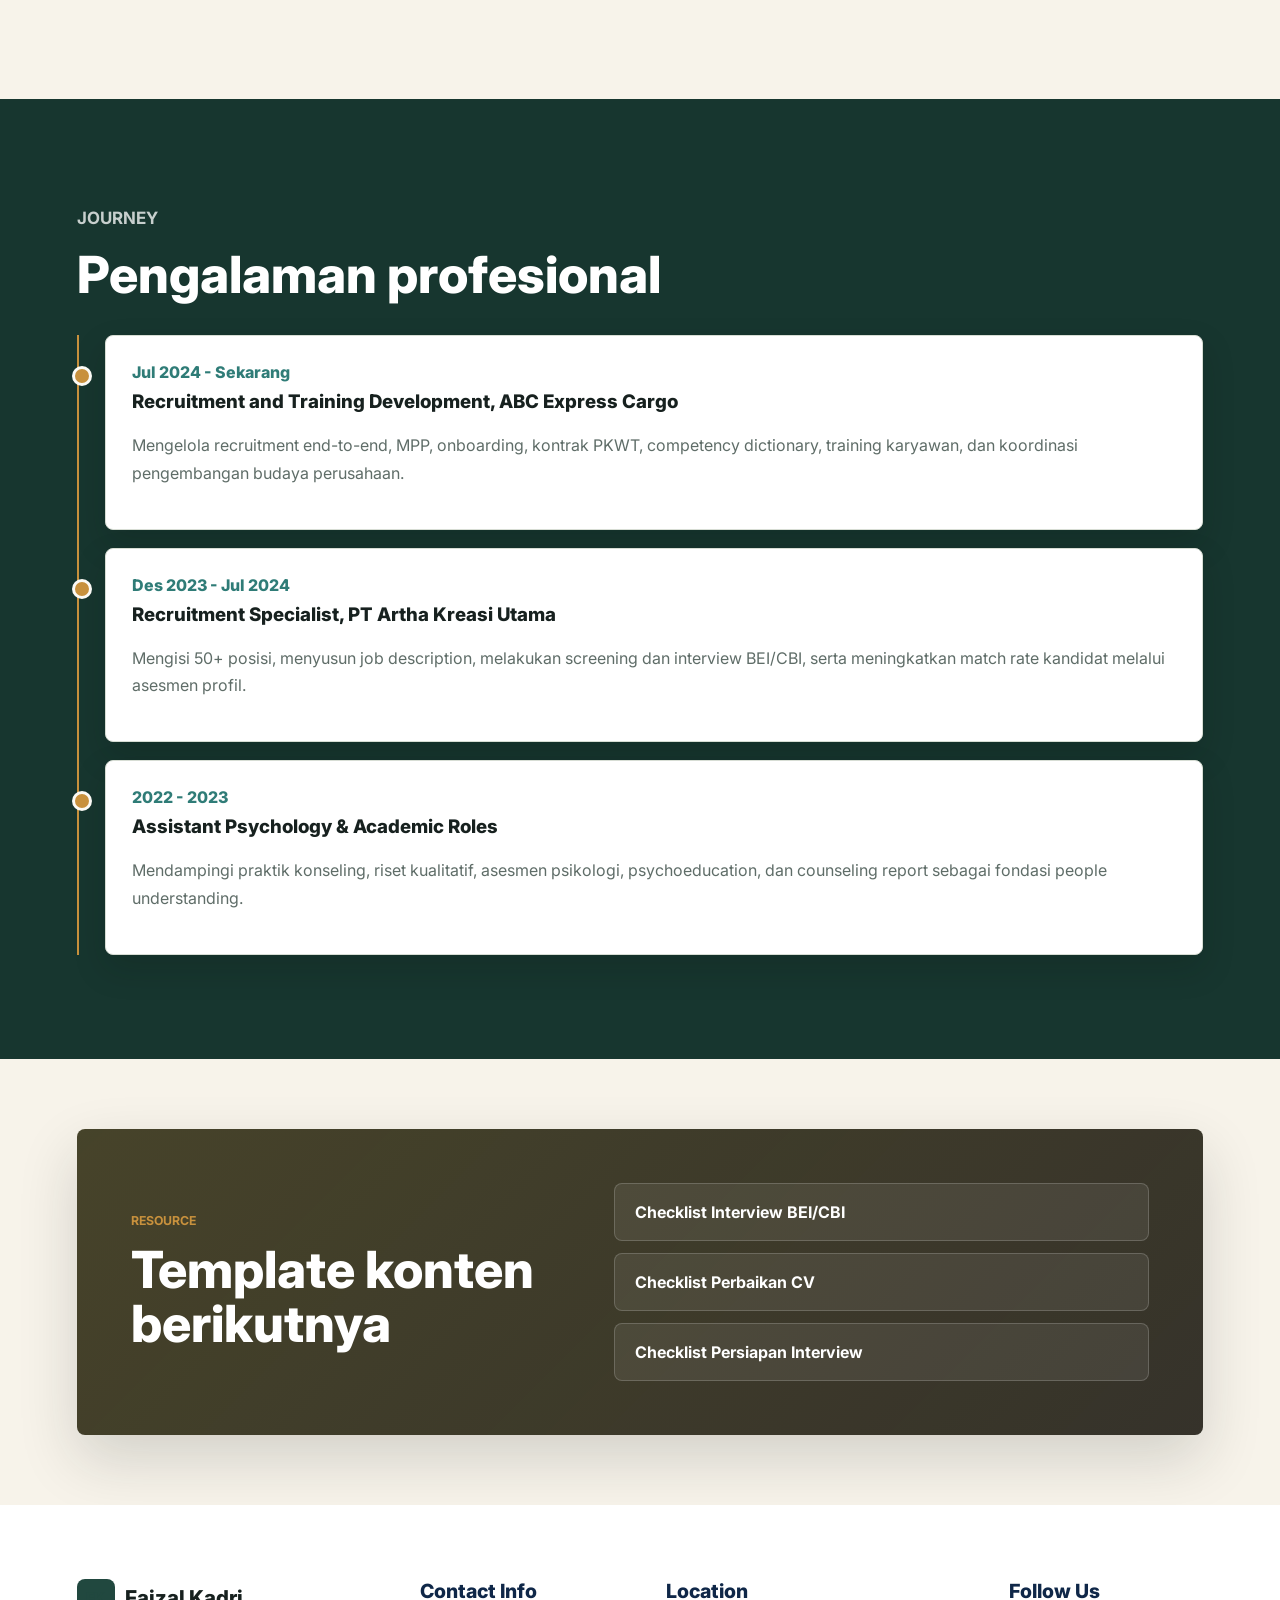
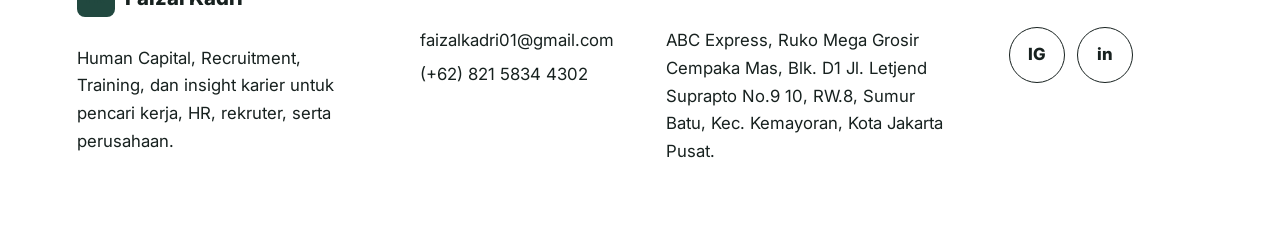
==== commit e32f3ac7: "Update index.html Update Artikel Baru" ====
--- a/index.html
+++ b/index.html
@@ -5,7 +5,7 @@
   <meta name="viewport" content="width=device-width, initial-scale=1.0">
   <title>Faizal Kadri | Human Resources & Recruitment Insight</title>
   <meta name="description" content="Website personal Faizal Kadri untuk profil profesional, insight Human Resources, recruitment, training, dan people-first workplace.">
-  <meta name="google-site-verification" content="google80a0f24a9b24c75e">
+  <meta name="google-site-verification" content="zEbnme6jKAXqvIgWvYB25iphWh6ljDSfab4c6G306uI" />
   <link rel="preconnect" href="https://fonts.googleapis.com">
   <link rel="preconnect" href="https://fonts.gstatic.com" crossorigin>
   <link href="https://fonts.googleapis.com/css2?family=Inter:wght@400;500;600;700;800&display=swap" rel="stylesheet">
@@ -168,6 +168,16 @@
         <div class="carousel-track" id="carouselTrack">
 
           <!-- Artikel terbaru ditampilkan pertama -->
+          <article class="article-card">
+            <img src="https://images.unsplash.com/photo-1515378960530-7c0da6231fb1?auto=format&fit=crop&w=900&q=80" alt="Recruiter sedang membaca CV kandidat">
+            <div>
+              <span>CV & Recruitment</span>
+              <h3>Cara HR Membaca CV dalam 30 Detik</h3>
+              <p>Bagaimana recruiter sebenarnya memindai CV, bagian mana yang paling diperhatikan, dan kesalahan yang membuat CV cepat dilewati.</p>
+              <a href="artikel-cara-hr-membaca-cv.html">Baca Artikel</a>
+            </div>
+          </article>
+          
           <article class="article-card">
             <img src="https://images.unsplash.com/photo-1586281380349-632531db7ed4?auto=format&fit=crop&w=900&q=80" alt="Tumpukan dokumen lamaran kerja di meja HR">
             <div>
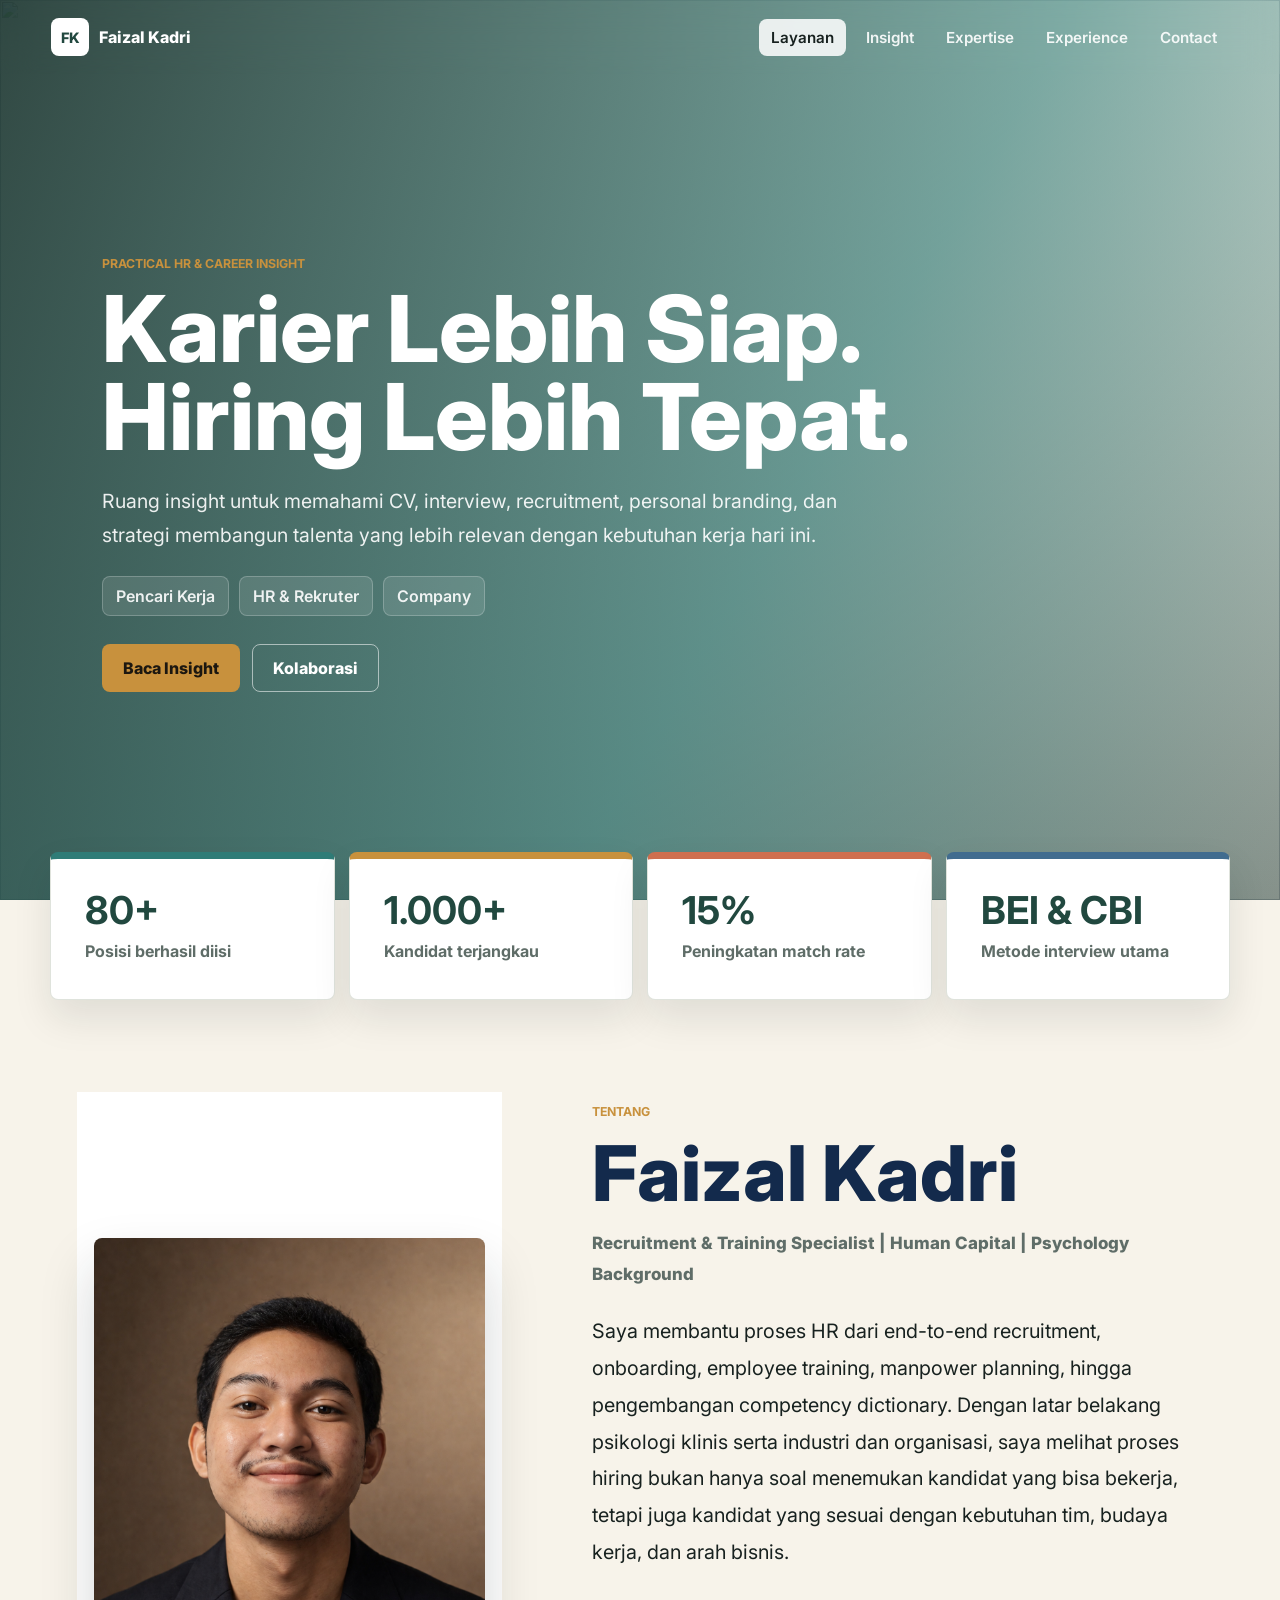
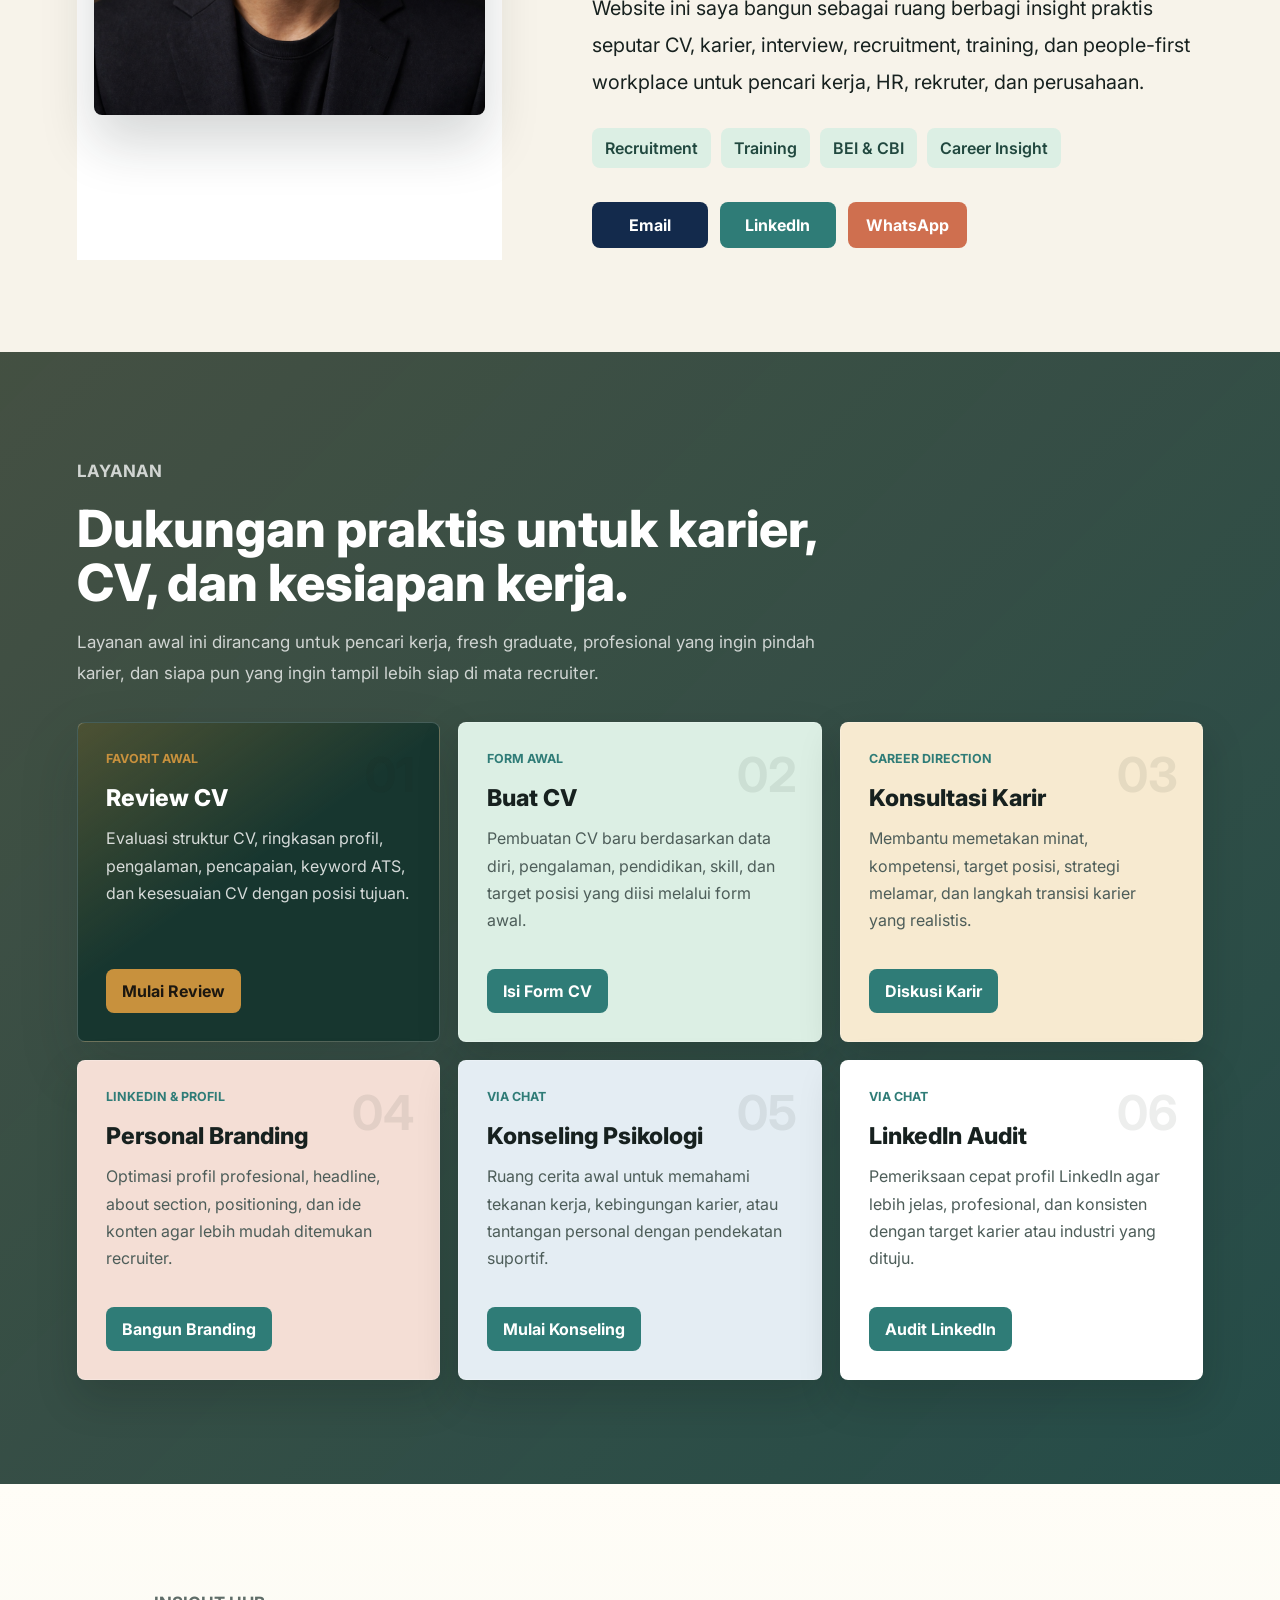
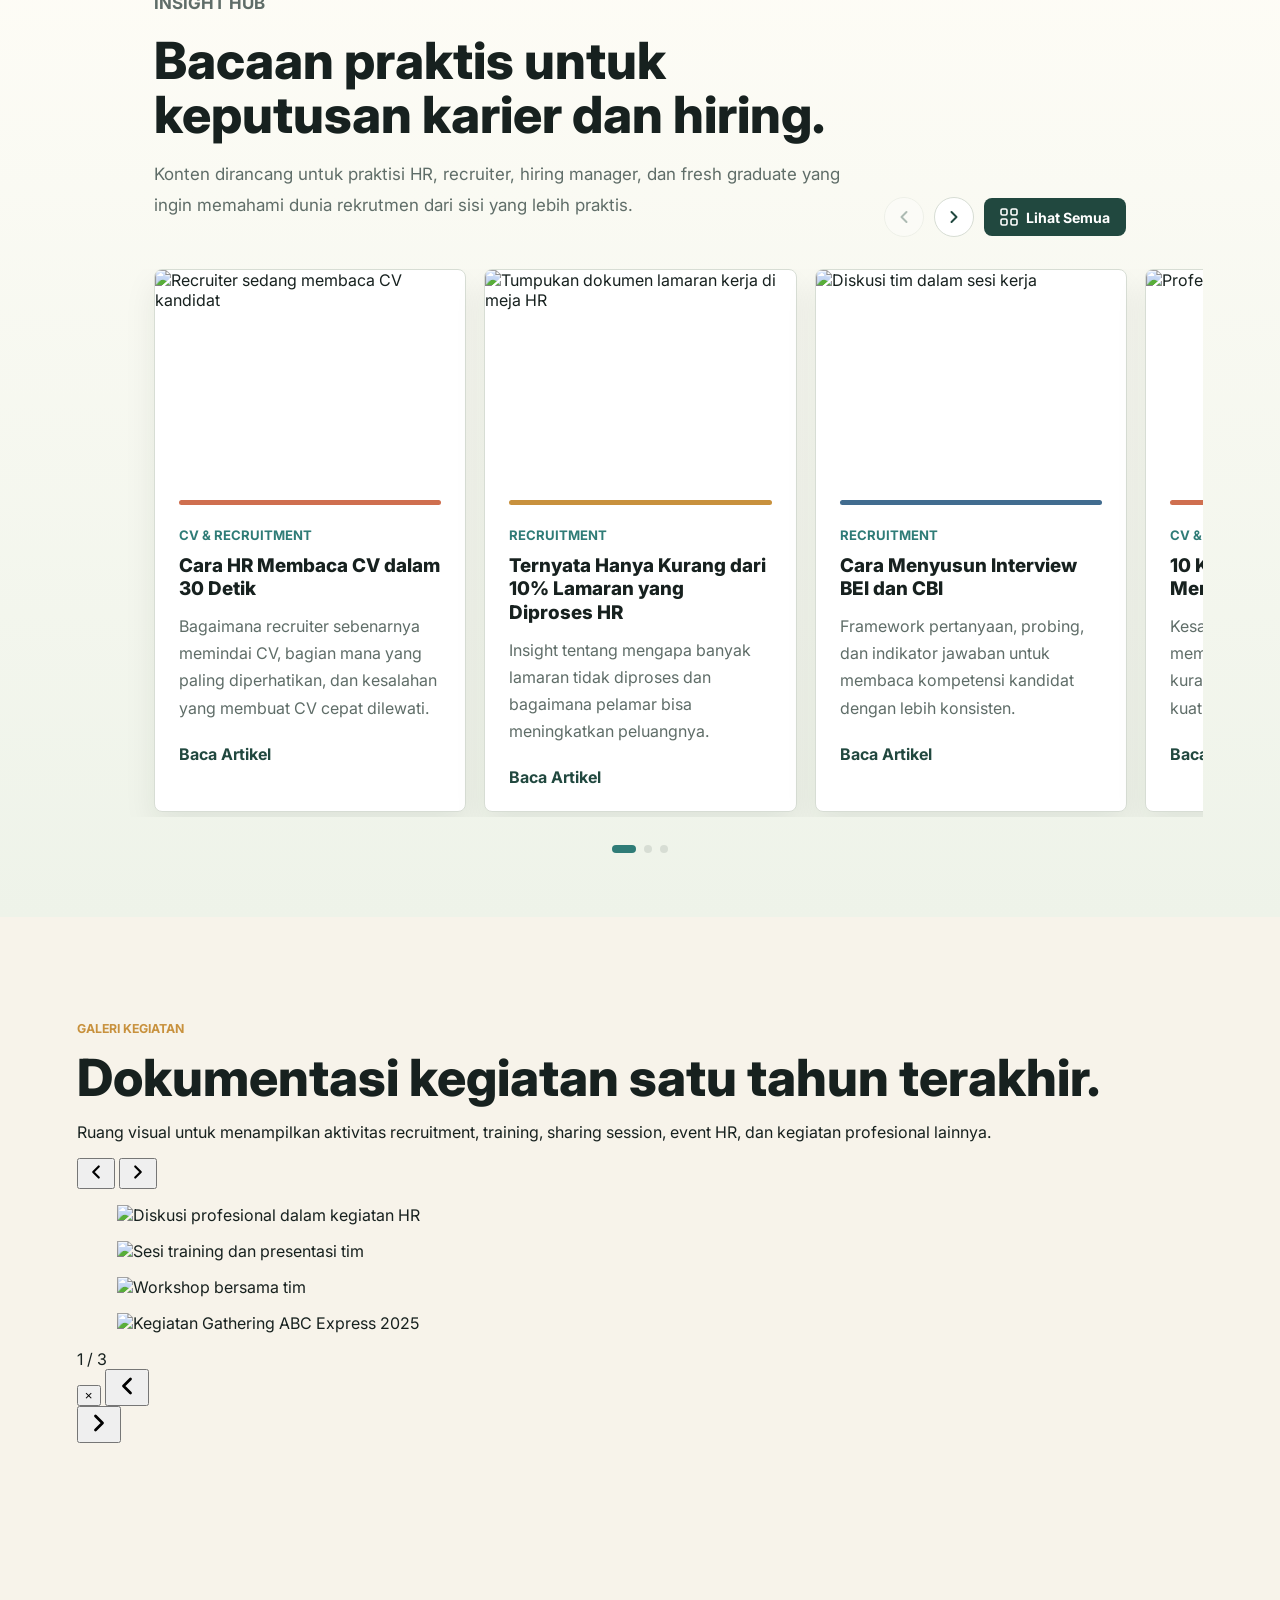
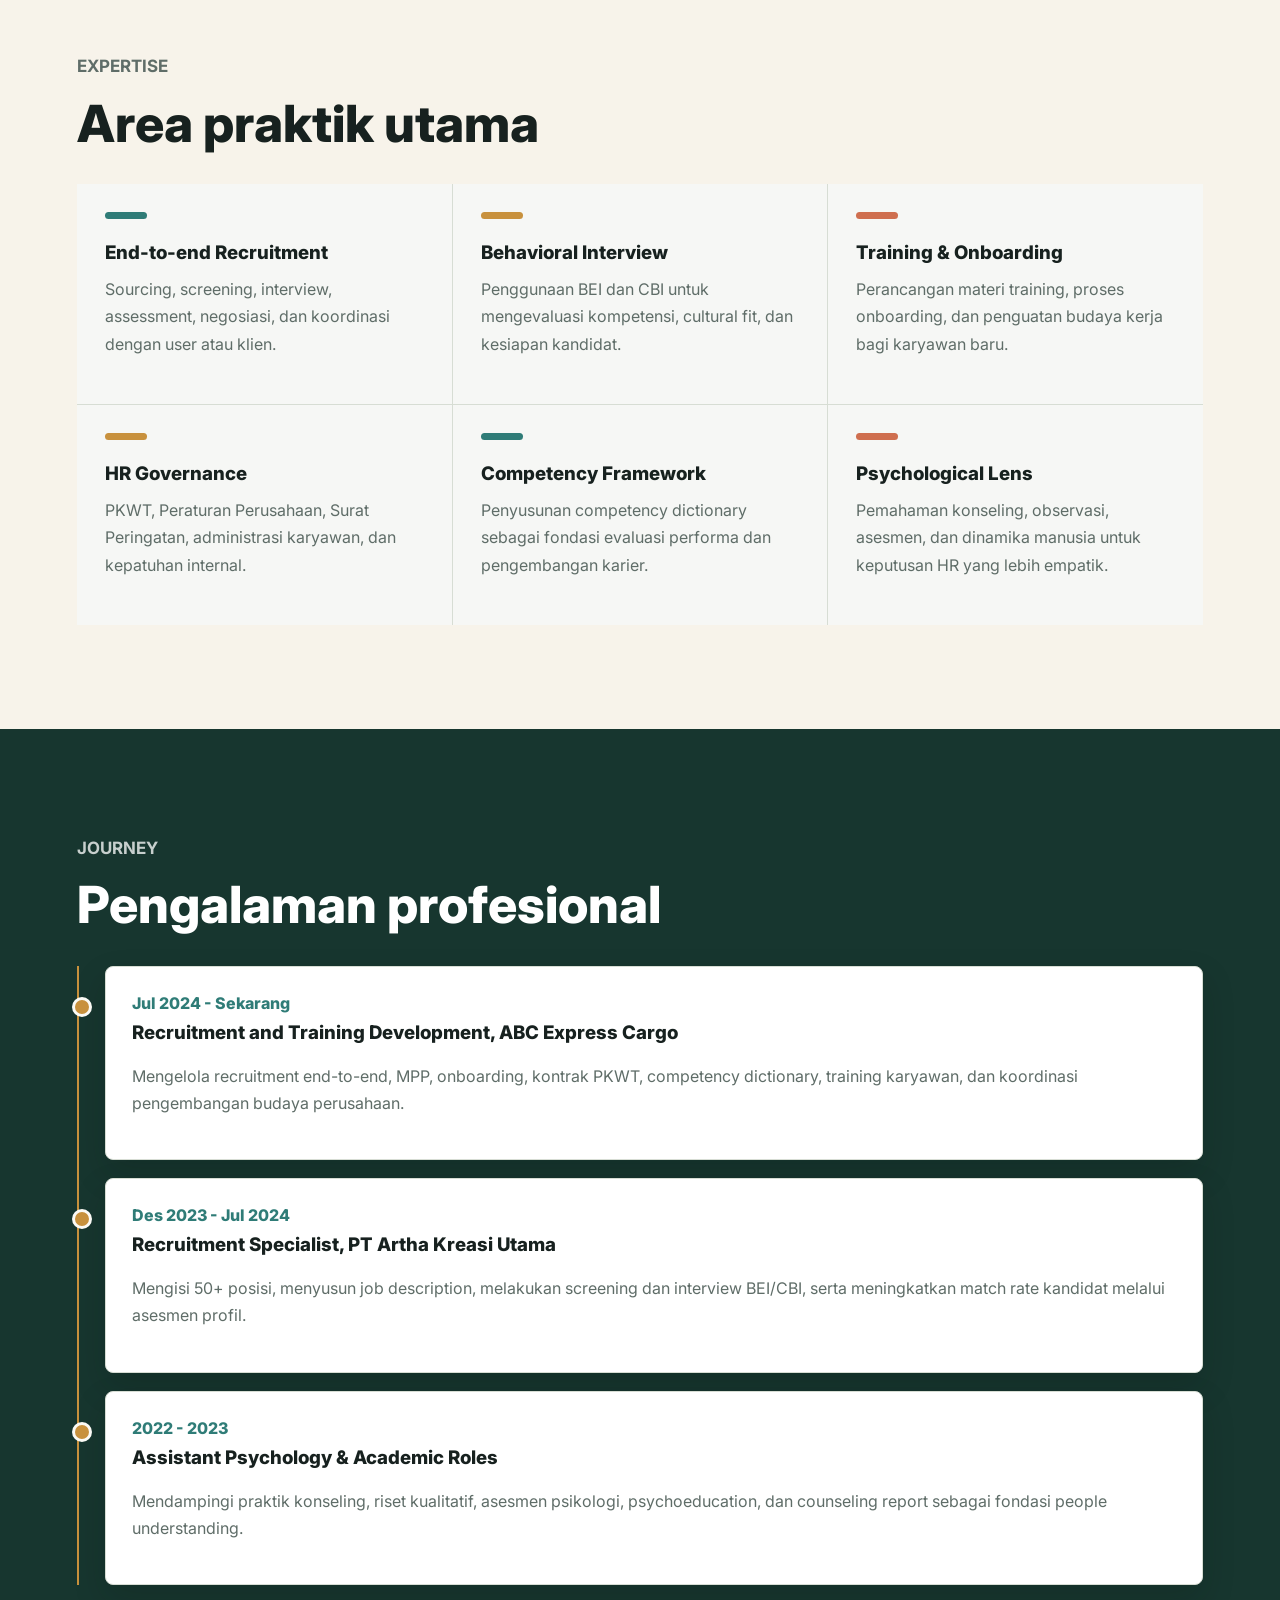
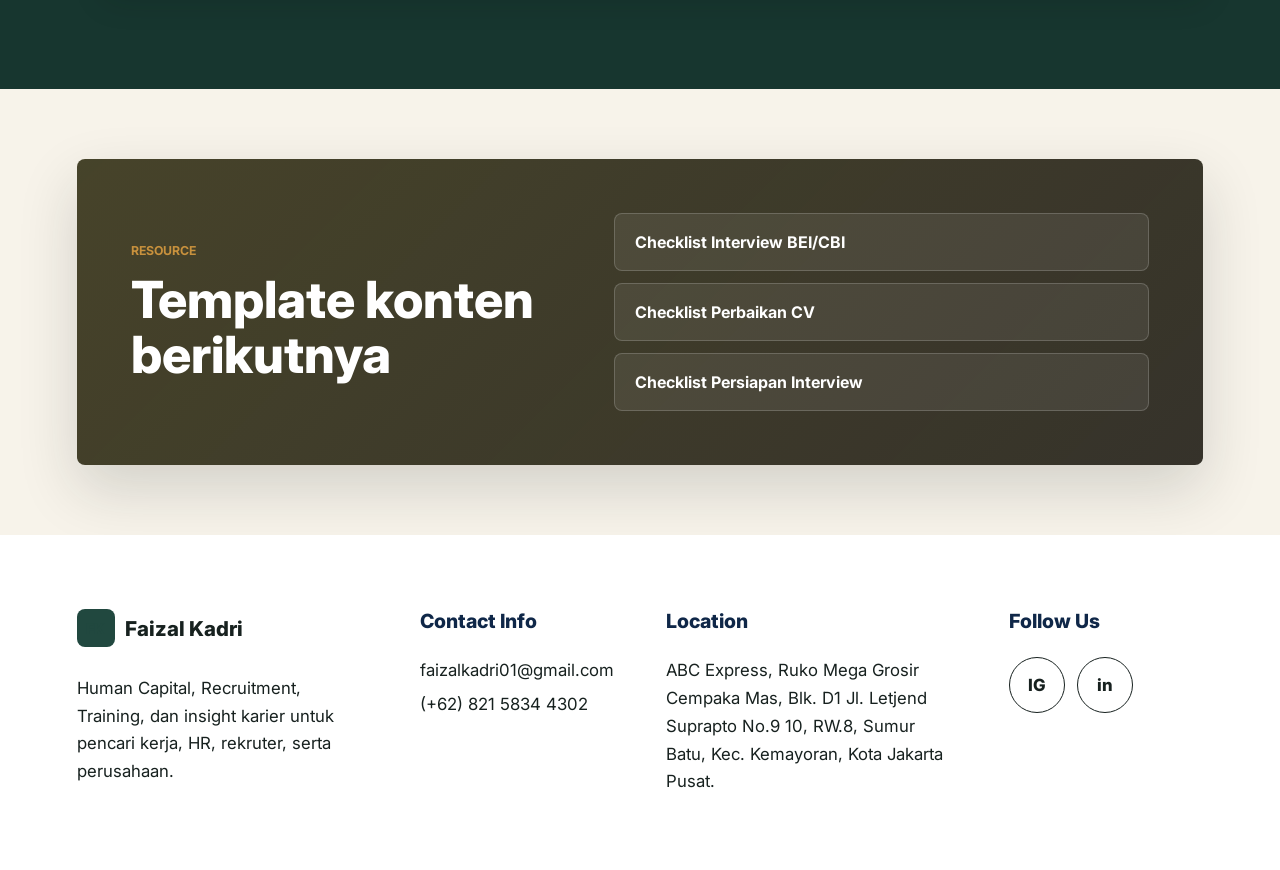
==== commit 5a497792: "Update index.html Update Tampilan Galeri" ====
--- a/index.html
+++ b/index.html
@@ -225,6 +225,56 @@
       <div class="carousel-dots" id="carouselDots" aria-label="Navigasi slide"></div>
     </section>
 
+    <section class="section gallery" id="gallery">
+      <div class="container">
+        <div class="gallery-slider" aria-label="Galeri kegiatan satu tahun terakhir">
+          <div class="gallery-copy">
+            <p class="eyebrow">Galeri Kegiatan</p>
+            <h2 id="galleryTitle">Dokumentasi kegiatan satu tahun terakhir.</h2>
+            <p id="galleryText">Ruang visual untuk menampilkan aktivitas recruitment, training, sharing session, event HR, dan kegiatan profesional lainnya.</p>
+            <div class="gallery-actions">
+              <button class="gallery-btn" id="galleryPrev" aria-label="Galeri sebelumnya">
+                <svg width="22" height="22" viewBox="0 0 20 20" fill="none"><path d="M12.5 15L7.5 10L12.5 5" stroke="currentColor" stroke-width="2" stroke-linecap="round" stroke-linejoin="round"/></svg>
+              </button>
+              <button class="gallery-btn" id="galleryNext" aria-label="Galeri berikutnya">
+                <svg width="22" height="22" viewBox="0 0 20 20" fill="none"><path d="M7.5 5L12.5 10L7.5 15" stroke="currentColor" stroke-width="2" stroke-linecap="round" stroke-linejoin="round"/></svg>
+              </button>
+            </div>
+            <div class="gallery-progress" aria-hidden="true">
+              <span class="active"></span>
+              <span></span>
+              <span></span>
+            </div>
+          </div>
+          <div class="gallery-stage" id="galleryStage">
+            <figure class="gallery-photo main">
+              <img id="galleryMain" src="https://images.unsplash.com/photo-1551836022-d5d88e9218df?auto=format&fit=crop&w=1000&q=80" alt="Diskusi profesional dalam kegiatan HR">
+            </figure>
+            <figure class="gallery-photo top">
+              <img id="galleryTop" src="https://images.unsplash.com/photo-1542744173-8e7e53415bb0?auto=format&fit=crop&w=900&q=80" alt="Sesi training dan presentasi tim">
+            </figure>
+            <figure class="gallery-photo side">
+              <img id="gallerySide" src="https://images.unsplash.com/photo-1552664730-d307ca884978?auto=format&fit=crop&w=900&q=80" alt="Workshop bersama tim">
+            </figure>
+            <figure class="gallery-photo fourth">
+              <img id="galleryFourth" src="gallery-abc-gathering-2025-4.jpg" alt="Kegiatan Gathering ABC Express 2025">
+            </figure>
+          </div>
+        </div>
+      </div>
+      <div class="lightbox" id="galleryLightbox" aria-modal="true" role="dialog" aria-label="Preview galeri" aria-hidden="true">
+        <div class="lightbox-counter" id="lightboxCounter">1 / 3</div>
+        <button class="lightbox-close" id="lightboxClose" aria-label="Tutup preview">&times;</button>
+        <button class="lightbox-arrow prev" id="lightboxPrev" aria-label="Foto sebelumnya">
+          <svg width="28" height="28" viewBox="0 0 20 20" fill="none"><path d="M12.5 15L7.5 10L12.5 5" stroke="currentColor" stroke-width="2" stroke-linecap="round" stroke-linejoin="round"/></svg>
+        </button>
+        <img id="lightboxImage" src="" alt="">
+        <button class="lightbox-arrow next" id="lightboxNext" aria-label="Foto berikutnya">
+          <svg width="28" height="28" viewBox="0 0 20 20" fill="none"><path d="M7.5 5L12.5 10L7.5 15" stroke="currentColor" stroke-width="2" stroke-linecap="round" stroke-linejoin="round"/></svg>
+        </button>
+      </div>
+    </section>
+
     <section class="section expertise" id="expertise">
       <div class="section-heading">
         <p class="eyebrow">Expertise</p>
